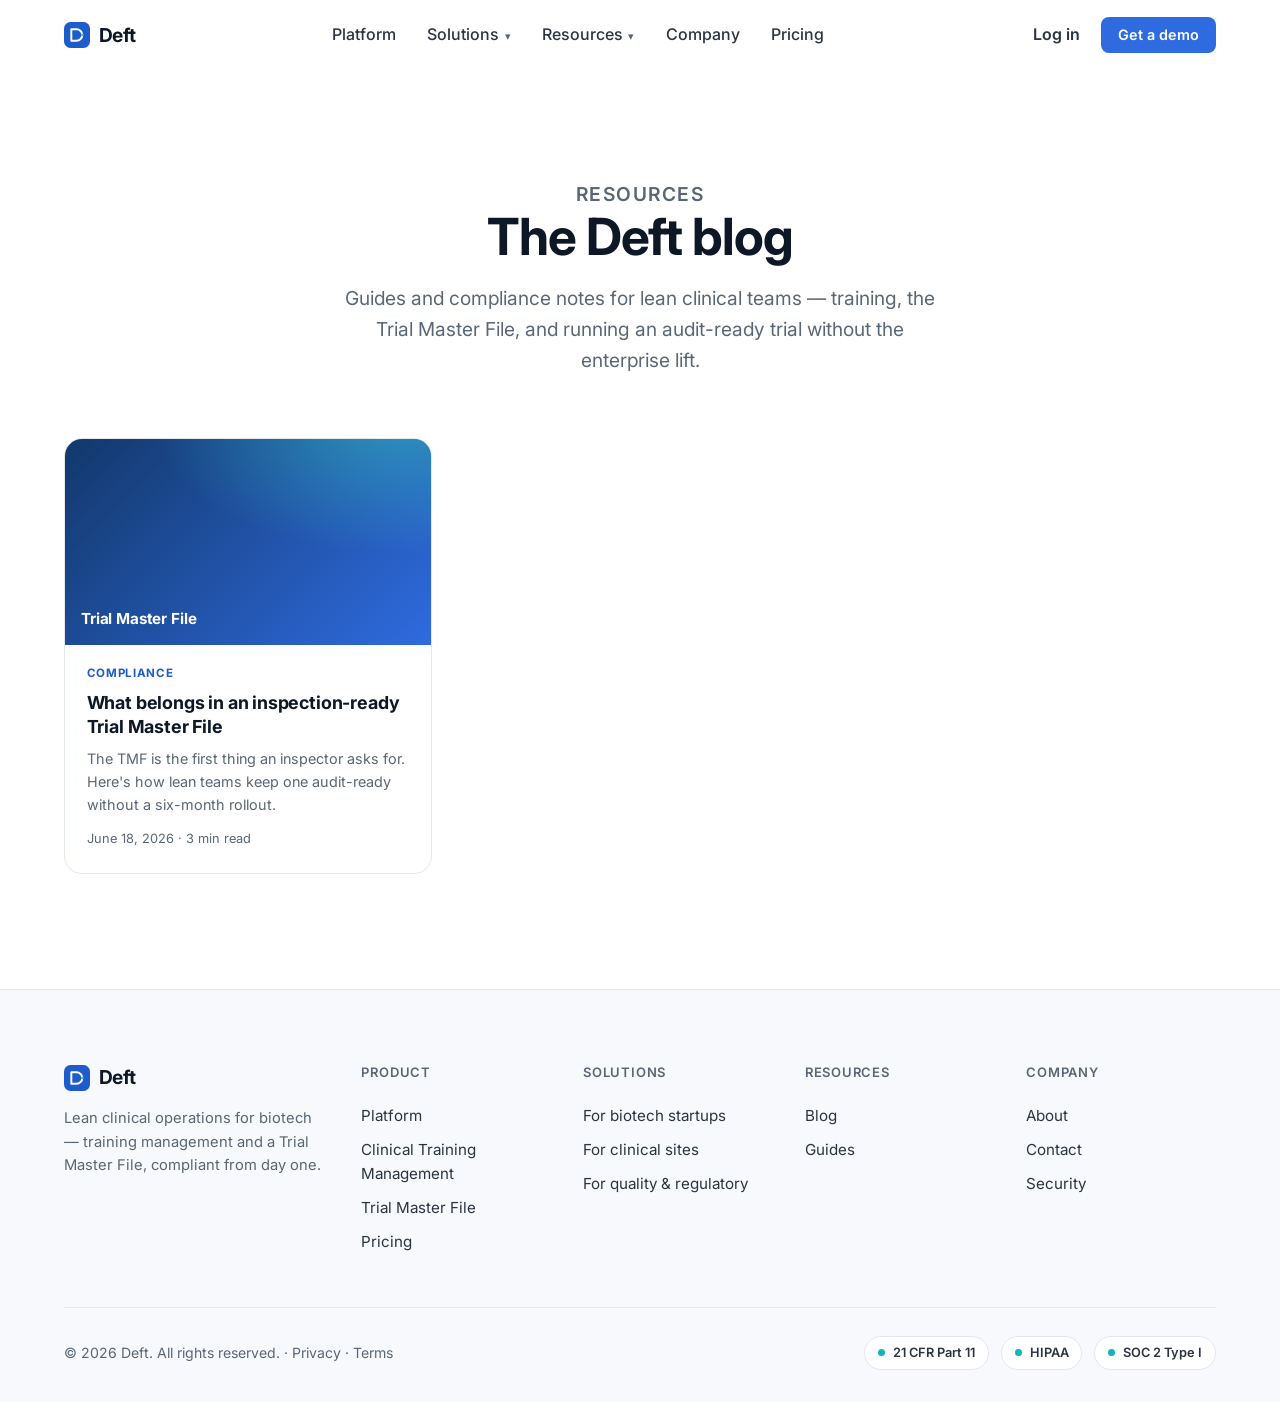
==== blog/index.html @ 9c9967c2 "Add blog: listing + templated article system blog/index.html listing with CSS gradient thumbnails; t" ====
<!DOCTYPE html>
<html lang="en">
<head>
  <meta charset="UTF-8" />
  <meta name="viewport" content="width=device-width, initial-scale=1.0" />

  <title>Blog — Deft</title>
  <meta name="description" content="Guides and compliance notes for lean clinical teams — training, the Trial Master File, and running an audit-ready trial without the enterprise lift." />

  <meta property="og:type" content="website" />
  <meta property="og:title" content="Blog — Deft" />
  <meta property="og:description" content="Guides and compliance notes for lean clinical teams." />
  <meta property="og:image" content="../assets/og-image.png" />

  <link rel="icon" href="../assets/favicon.svg" type="image/svg+xml" />
  <link rel="preconnect" href="https://fonts.googleapis.com" />
  <link rel="preconnect" href="https://fonts.gstatic.com" crossorigin />
  <link href="https://fonts.googleapis.com/css2?family=Inter:wght@400;500;600;700;800&display=swap" rel="stylesheet" media="print" onload="this.media='all'" />
  <noscript><link href="https://fonts.googleapis.com/css2?family=Inter:wght@400;500;600;700;800&display=swap" rel="stylesheet" /></noscript>
  <link rel="stylesheet" href="../assets/css/styles.css" />
</head>
<body>
  <!-- ===================== NAV ===================== -->
  <header class="nav" id="top">
    <div class="container nav__inner">
      <a class="nav__brand" href="../index.html">
        <svg class="nav__logo" viewBox="0 0 32 32" fill="none" aria-hidden="true">
          <rect width="32" height="32" rx="8" fill="#1E5BCB"/>
          <path d="M9 9h6.5a7 7 0 0 1 0 14H9V9Z" stroke="#fff" stroke-width="2.4" stroke-linejoin="round"/>
          <circle cx="22.5" cy="16" r="1.6" fill="#36C5C9"/>
        </svg>
        <span>Deft</span>
      </a>

      <nav class="nav__links" aria-label="Primary">
        <a href="../index.html#platform">Platform</a>
        <div class="nav__item">
          <a href="../index.html#solutions">Solutions</a>
          <div class="nav__menu">
            <a href="../index.html#training">Clinical Training Management<small>Assign, track & e-sign training</small></a>
            <a href="../index.html#tmf">Trial Master File<small>Inspection-ready, day one</small></a>
          </div>
        </div>
        <div class="nav__item">
          <a href="index.html">Resources</a>
          <div class="nav__menu">
            <a href="index.html">Blog<small>Guides & compliance notes</small></a>
          </div>
        </div>
        <a href="../company.html">Company</a>
        <a href="../pricing.html">Pricing</a>
      </nav>

      <div class="nav__right">
        <a href="#" class="nav__login">Log in</a>
        <a href="../index.html#contact" class="btn btn--sm">Get a demo</a>
      </div>

      <button class="nav__toggle" aria-label="Toggle menu" aria-expanded="false">
        <span></span><span></span><span></span>
      </button>
    </div>
  </header>

  <main>
    <!-- ===================== HEADER ===================== -->
    <section class="price-hero">
      <div class="container">
        <p class="eyebrow reveal">Resources</p>
        <h1 class="reveal">The Deft blog</h1>
        <p class="reveal">Guides and compliance notes for lean clinical teams — training, the Trial Master File,
          and running an audit-ready trial without the enterprise lift.</p>
      </div>
    </section>

    <!-- ===================== POST LIST ===================== -->
    <section class="section" style="padding-top: clamp(24px,3vw,40px)">
      <div class="container">
        <div class="post-list reveal">
          <a class="post-card" href="inspection-ready-tmf.html">
            <div class="post-card__thumb"><span>Trial Master File</span></div>
            <div class="post-card__body">
              <span class="post-card__cat">Compliance</span>
              <h2 class="post-card__title">What belongs in an inspection-ready Trial Master File</h2>
              <p class="post-card__excerpt">The TMF is the first thing an inspector asks for. Here's how lean teams keep one audit-ready without a six-month rollout.</p>
              <p class="post-card__meta">June 18, 2026 · 3 min read</p>
            </div>
          </a>
        </div>
      </div>
    </section>
  </main>

  <!-- ===================== FOOTER ===================== -->
  <footer class="footer">
    <div class="container">
      <div class="footer__top">
        <div class="footer__brand">
          <a class="nav__brand" href="../index.html">
            <svg class="nav__logo" viewBox="0 0 32 32" fill="none" aria-hidden="true">
              <rect width="32" height="32" rx="8" fill="#1E5BCB"/>
              <path d="M9 9h6.5a7 7 0 0 1 0 14H9V9Z" stroke="#fff" stroke-width="2.4" stroke-linejoin="round"/>
              <circle cx="22.5" cy="16" r="1.6" fill="#36C5C9"/>
            </svg>
            <span>Deft</span>
          </a>
          <p>Lean clinical operations for biotech — training management and a Trial Master File, compliant from day one.</p>
        </div>
        <div class="footer__col">
          <h4>Product</h4>
          <a href="../index.html#platform">Platform</a>
          <a href="../index.html#training">Clinical Training Management</a>
          <a href="../index.html#tmf">Trial Master File</a>
          <a href="../pricing.html">Pricing</a>
        </div>
        <div class="footer__col">
          <h4>Solutions</h4>
          <a href="../index.html#solutions">For biotech startups</a>
          <a href="../index.html#solutions">For clinical sites</a>
          <a href="../index.html#solutions">For quality &amp; regulatory</a>
        </div>
        <div class="footer__col">
          <h4>Resources</h4>
          <a href="index.html">Blog</a>
          <a href="index.html">Guides</a>
        </div>
        <div class="footer__col">
          <h4>Company</h4>
          <a href="../company.html">About</a>
          <a href="../index.html#contact">Contact</a>
          <a href="../index.html#contact">Security</a>
        </div>
      </div>
      <div class="footer__bottom">
        <span>© <span id="year"></span> Deft. All rights reserved. · <a href="../index.html#contact">Privacy</a> · <a href="../index.html#contact">Terms</a></span>
        <div class="badges">
          <span class="badge">21 CFR Part 11</span>
          <span class="badge">HIPAA</span>
          <span class="badge">SOC 2 Type I</span>
        </div>
      </div>
    </div>
  </footer>

  <script src="../assets/js/main.js" defer></script>
</body>
</html>
---- assets/css/styles.css ----
/* =========================================================
   DEFT — design tokens (see docs/STYLE_GUIDE.md)
   Light-first, white-dominant, one brand blue + one teal signal.
   ========================================================= */
:root {
  /* Primary — deep scientific blue-indigo */
  --primary-900: #0B1F3A;
  --primary-700: #12386B;
  --primary-600: #1E5BCB;
  --primary-500: #2F6BE0;
  --primary-100: #E7EEFB;

  /* Accent — biotech teal "signal" */
  --accent-500: #0FB5BA;
  --accent-400: #36C5C9;
  --accent-100: #E0F6F6;
  --violet-500: #6E56CF;

  /* Neutrals (~90% of the page) */
  --white:      #FFFFFF;
  --bg-subtle:  #F7F9FC;
  --border:     #E3E8EF;
  --text-muted: #5B6675;
  --text-body:  #2B3440;
  --ink:        #0E1726;

  /* Semantic */
  --success: #1F9D55;
  --warning: #C77700;
  --error:   #D33A3A;

  /* Radius */
  --r-sm:   8px;
  --r-md:   12px;
  --r-lg:   18px;
  --r-pill: 999px;

  /* Elevation */
  --shadow-card:  0 1px 2px rgba(16,23,38,.06), 0 4px 12px rgba(16,23,38,.08);
  --shadow-float: 0 12px 40px rgba(16,23,38,.12);

  --maxw: 1200px;
  --font: 'Inter', -apple-system, 'Segoe UI', Roboto, Helvetica, Arial, sans-serif;
}

/* =========================================================
   BASE
   ========================================================= */
*, *::before, *::after { box-sizing: border-box; }
html { scroll-behavior: smooth; }
body {
  margin: 0;
  font-family: var(--font);
  color: var(--text-body);
  background: var(--white);
  line-height: 1.6;
  -webkit-font-smoothing: antialiased;
  text-rendering: optimizeLegibility;
}
h1, h2, h3, h4 { color: var(--ink); margin: 0; letter-spacing: -.02em; }
h1 { line-height: 1.05; }
h2 { line-height: 1.15; letter-spacing: -.015em; }
p  { margin: 0; }
a  { color: inherit; text-decoration: none; }
img, svg { max-width: 100%; display: block; }
:focus-visible { outline: 2px solid var(--primary-500); outline-offset: 2px; border-radius: 4px; }

.container { width: 100%; max-width: var(--maxw); margin-inline: auto; padding-inline: 24px; }

.eyebrow {
  color: var(--primary-600); font-weight: 600; font-size: .8125rem;
  text-transform: uppercase; letter-spacing: .08em; margin: 0 0 .85rem;
}
.tnum { font-variant-numeric: tabular-nums; }

/* =========================================================
   BUTTONS
   ========================================================= */
.btn {
  display: inline-flex; align-items: center; justify-content: center; gap: .5rem;
  background: var(--primary-500); color: #fff; font-weight: 600; font-size: .95rem;
  padding: .75rem 1.5rem; border-radius: var(--r-sm); border: 1px solid transparent;
  cursor: pointer; transition: transform .15s ease, background .15s ease, box-shadow .15s ease;
  white-space: nowrap; line-height: 1.2;
}
.btn:hover { background: var(--primary-600); transform: translateY(-1px); box-shadow: var(--shadow-card); }
.btn:active { transform: translateY(0); }
.btn--lg { padding: .9rem 1.7rem; font-size: 1rem; }
.btn--sm { padding: .55rem 1rem; font-size: .9rem; }
.btn--ghost { background: transparent; color: var(--ink); border-color: var(--border); }
.btn--ghost:hover { background: var(--bg-subtle); border-color: var(--text-muted); }
.btn--onDark { background: #fff; color: var(--primary-700); }
.btn--onDark:hover { background: var(--primary-100); }
.btn--ghostDark { background: transparent; color: #fff; border-color: rgba(255,255,255,.4); }
.btn--ghostDark:hover { background: rgba(255,255,255,.1); border-color: rgba(255,255,255,.7); }

.tlink { color: var(--primary-600); font-weight: 600; display: inline-flex; align-items: center; gap: .35rem; }
.tlink:hover { gap: .55rem; transition: gap .15s ease; }

/* =========================================================
   NAV
   ========================================================= */
.nav {
  position: sticky; top: 0; z-index: 60;
  background: rgba(255,255,255,0);
  border-bottom: 1px solid transparent;
  transition: background .25s ease, border-color .25s ease, box-shadow .25s ease;
}
.nav.is-scrolled {
  background: rgba(255,255,255,.9);
  backdrop-filter: saturate(180%) blur(12px);
  border-bottom-color: var(--border);
  box-shadow: 0 1px 0 rgba(16,23,38,.02);
}
.nav__inner { display: flex; align-items: center; justify-content: space-between; height: 70px; gap: 1.5rem; }
.nav__brand { display: flex; align-items: center; gap: .55rem; font-weight: 700; color: var(--ink); font-size: 1.2rem; letter-spacing: -.02em; }
.nav__logo { width: 26px; height: 26px; }
.nav__links { display: flex; align-items: center; gap: .35rem; font-weight: 500; }
.nav__links > a, .nav__item > a { color: var(--text-body); padding: .5rem .8rem; border-radius: var(--r-sm); }
.nav__links > a:hover, .nav__item > a:hover { color: var(--ink); background: var(--bg-subtle); }
.nav__right { display: flex; align-items: center; gap: .5rem; }
.nav__login { font-weight: 600; color: var(--text-body); padding: .5rem .8rem; }
.nav__login:hover { color: var(--ink); }

/* dropdown */
.nav__item { position: relative; }
.nav__item > a::after { content: "▾"; font-size: .7em; margin-left: .35rem; color: var(--text-muted); }
.nav__menu {
  position: absolute; top: calc(100% + 6px); left: 0; min-width: 240px;
  background: #fff; border: 1px solid var(--border); border-radius: var(--r-md);
  box-shadow: var(--shadow-float); padding: .5rem; display: grid; gap: 2px;
  opacity: 0; visibility: hidden; transform: translateY(6px); transition: .18s ease;
}
.nav__item:hover .nav__menu, .nav__item:focus-within .nav__menu { opacity: 1; visibility: visible; transform: translateY(0); }
.nav__menu a { display: block; padding: .6rem .75rem; border-radius: var(--r-sm); font-weight: 500; color: var(--text-body); }
.nav__menu a:hover { background: var(--bg-subtle); color: var(--primary-600); }
.nav__menu small { display: block; color: var(--text-muted); font-weight: 400; font-size: .8rem; }

.nav__toggle { display: none; flex-direction: column; gap: 5px; background: none; border: 0; cursor: pointer; padding: 8px; }
.nav__toggle span { width: 22px; height: 2px; background: var(--ink); border-radius: 2px; transition: .25s; }

/* =========================================================
   HERO
   ========================================================= */
.hero {
  position: relative; overflow: hidden;
  padding: clamp(56px, 9vw, 112px) 0 clamp(64px, 10vw, 120px);
  background:
    radial-gradient(60% 70% at 88% -10%, var(--accent-100) 0%, transparent 60%),
    radial-gradient(55% 65% at -5% 0%, var(--primary-100) 0%, transparent 55%);
}
.hero__inner { display: grid; grid-template-columns: 1.05fr .95fr; gap: clamp(2rem, 5vw, 4.5rem); align-items: center; }
.hero__title { font-size: clamp(2.3rem, 5vw, 3.85rem); font-weight: 700; }
.hero__sub { font-size: clamp(1.1rem, 1.6vw, 1.25rem); color: var(--text-muted); margin: 1.4rem 0 2.25rem; max-width: 540px; }
.hero__cta { display: flex; flex-wrap: wrap; gap: .85rem; }
.hero__note { margin-top: 1.25rem; font-size: .9rem; color: var(--text-muted); }

/* =========================================================
   PRODUCT MOCKUP — polished in-page product "screenshots"
   Faux Deft UI rendered in pure CSS, locked to the design system.
   ========================================================= */
.mockup {
  background: #fff; border: 1px solid var(--border); border-radius: var(--r-lg);
  box-shadow: var(--shadow-float); overflow: hidden;
  font-size: .875rem; -webkit-font-smoothing: antialiased;
}
/* window chrome */
.mockup__bar { display: flex; align-items: center; gap: 7px; padding: 11px 14px; border-bottom: 1px solid var(--border); background: linear-gradient(180deg, var(--bg-subtle), #fff); }
.mockup__bar i { width: 10px; height: 10px; border-radius: 50%; display: block; }
.mockup__bar i:nth-child(1) { background: #F2A7A2; }
.mockup__bar i:nth-child(2) { background: #F4D08A; }
.mockup__bar i:nth-child(3) { background: #A8D8A0; }
.mockup__bar span { margin-left: 8px; font-size: .76rem; color: var(--text-muted); font-weight: 600; }
.mockup__body { padding: 16px; }

/* in-app toolbar (title + chips) */
.ui-head { display: flex; align-items: center; gap: .55rem; margin-bottom: 14px; }
.ui-head h5 { font-size: .92rem; color: var(--ink); margin: 0; font-weight: 700; letter-spacing: -.01em; }
.ui-chip { font-size: .68rem; font-weight: 600; padding: 3px 9px; border-radius: var(--r-pill); background: var(--primary-100); color: var(--primary-600); white-space: nowrap; }
.ui-chip--soft { background: var(--bg-subtle); color: var(--text-muted); }
.ui-chip--ok { background: rgba(31,157,85,.12); color: var(--success); }
.ui-head .ui-spacer { margin-left: auto; }

/* training-matrix table */
.ui-table { display: grid; }
.ui-row { display: grid; grid-template-columns: 1.7fr 1.2fr .85fr .95fr; gap: 10px; align-items: center; padding: 10px 10px; }
.ui-row--head { color: var(--text-muted); font-size: .67rem; text-transform: uppercase; letter-spacing: .07em; font-weight: 700; padding-block: 5px; }
.ui-row--data { border-top: 1px solid var(--border); }
.ui-cell-name { display: flex; align-items: center; gap: 9px; min-width: 0; }
.ui-cell-name b { font-weight: 600; color: var(--ink); font-size: .82rem; line-height: 1.25; display: block; }
.ui-cell-name small { color: var(--text-muted); font-size: .71rem; display: block; }
.ui-ava { width: 28px; height: 28px; border-radius: 50%; display: grid; place-items: center; font-size: .69rem; font-weight: 700; flex: none; }
.ui-ava--b { background: var(--primary-100); color: var(--primary-600); }
.ui-ava--t { background: var(--accent-100); color: #0A8E92; }
.ui-ava--v { background: #ECE8FB; color: var(--violet-500); }
.ui-ava--g { background: #EAEFF5; color: var(--text-muted); }
.ui-cell { font-size: .8rem; color: var(--text-body); }
.ui-due { font-size: .78rem; color: var(--text-muted); font-variant-numeric: tabular-nums; }
.ui-due.is-late { color: var(--error); font-weight: 600; }
.pill { display: inline-flex; align-items: center; gap: 5px; font-size: .71rem; font-weight: 600; padding: 3px 9px; border-radius: var(--r-pill); white-space: nowrap; }
.pill::before { content: ""; width: 6px; height: 6px; border-radius: 50%; background: currentColor; }
.pill--done { background: rgba(31,157,85,.12); color: var(--success); }
.pill--pend { background: var(--primary-100); color: var(--primary-600); }
.pill--late { background: rgba(211,58,58,.10); color: var(--error); }

/* e-signature dialog */
.ui-sign { max-width: 340px; margin: 2px auto; }
.ui-sign__head { display: flex; align-items: center; gap: .65rem; margin-bottom: 16px; }
.ui-lock { width: 36px; height: 36px; border-radius: var(--r-sm); background: var(--primary-100); color: var(--primary-600); display: grid; place-items: center; flex: none; }
.ui-lock svg { width: 19px; height: 19px; }
.ui-sign__head h5 { font-size: .95rem; margin: 0; color: var(--ink); }
.ui-sign__head small { font-size: .73rem; color: var(--text-muted); }
.ui-field { margin-bottom: 12px; }
.ui-field > label { display: block; font-size: .67rem; text-transform: uppercase; letter-spacing: .05em; color: var(--text-muted); font-weight: 700; margin-bottom: 6px; }
.ui-select { display: flex; align-items: center; justify-content: space-between; border: 1px solid var(--border); border-radius: var(--r-sm); padding: 9px 11px; font-size: .8rem; color: var(--ink); background: #fff; }
.ui-select::after { content: "▾"; color: var(--text-muted); font-size: .8em; }
.ui-pin { display: flex; gap: 8px; }
.ui-pin i { flex: 1; height: 42px; border-radius: var(--r-sm); border: 1px solid var(--border); background: var(--bg-subtle); display: grid; place-items: center; font-weight: 800; color: var(--ink); font-size: 1.2rem; line-height: 1; }
.ui-pin i.filled { border-color: var(--primary-500); background: #fff; color: var(--primary-600); box-shadow: 0 0 0 3px var(--primary-100); }
.ui-signed { display: flex; align-items: center; gap: 9px; margin-top: 14px; padding: 9px 11px; background: var(--bg-subtle); border-radius: var(--r-sm); }
.ui-signed .ui-ava { width: 26px; height: 26px; }
.ui-signed b { font-size: .78rem; color: var(--ink); font-weight: 600; line-height: 1.25; display: block; }
.ui-signed small { font-size: .7rem; color: var(--text-muted); font-variant-numeric: tabular-nums; }
.ui-stamp { display: flex; align-items: center; justify-content: center; gap: 6px; margin-top: 13px; font-size: .71rem; color: var(--success); font-weight: 600; }
.ui-stamp::before { content: ""; width: 7px; height: 7px; border-radius: 50%; background: var(--success); }

/* TMF / SOP document tree */
.ui-tree { font-size: .8rem; }
.ui-tree__row { display: flex; align-items: center; gap: 9px; padding: 8px 10px; border-radius: var(--r-sm); color: var(--text-body); }
.ui-tree__row + .ui-tree__row { margin-top: 1px; }
.ui-tree__row.sel { background: var(--primary-100); color: var(--primary-700); font-weight: 600; }
.ui-tree__row.lvl1 { margin-left: 22px; }
.ui-tree__row.lvl2 { margin-left: 44px; }
.ui-tree__row .ico { width: 16px; height: 16px; flex: none; color: var(--text-muted); }
.ui-tree__row.sel .ico { color: var(--primary-600); }
.ui-ver { margin-left: auto; font-size: .67rem; color: var(--text-muted); font-weight: 600; background: var(--bg-subtle); padding: 2px 8px; border-radius: var(--r-pill); white-space: nowrap; }
.ui-ver--ok { color: var(--success); background: rgba(31,157,85,.10); }
.ui-ver--warn { color: var(--warning); background: rgba(199,119,0,.10); }

/* SOP lifecycle stepper */
.ui-steps { display: flex; align-items: flex-start; margin: 8px 2px 18px; }
.ui-step { display: flex; flex-direction: column; align-items: center; gap: 7px; flex: 1; position: relative; font-size: .67rem; color: var(--text-muted); text-align: center; }
.ui-step .dot { width: 24px; height: 24px; border-radius: 50%; background: #fff; border: 2px solid var(--border); display: grid; place-items: center; font-size: .72rem; font-weight: 700; color: var(--text-muted); position: relative; z-index: 1; }
.ui-step.done .dot { background: var(--success); border-color: var(--success); color: #fff; }
.ui-step.cur .dot { background: var(--primary-500); border-color: var(--primary-500); color: #fff; box-shadow: 0 0 0 4px var(--primary-100); }
.ui-step.cur { color: var(--primary-700); font-weight: 700; }
.ui-step:not(:last-child)::after { content: ""; position: absolute; top: 11px; left: 50%; width: 100%; height: 2px; background: var(--border); }
.ui-step.done::after { background: var(--success); }
.ui-meta { display: grid; gap: 8px; }
.ui-meta__row { display: flex; align-items: center; gap: 8px; font-size: .78rem; color: var(--text-muted); }
.ui-meta__row b { color: var(--ink); font-weight: 600; }
.ui-meta__row .ui-spacer { margin-left: auto; }

/* compliance dashboard: tiles + donut + per-site bars */
.ui-tiles { display: grid; grid-template-columns: repeat(3, 1fr); gap: 8px; margin-bottom: 14px; }
.ui-tile { background: var(--bg-subtle); border-radius: var(--r-sm); padding: 11px 12px; }
.ui-tile b { display: block; font-size: 1.25rem; color: var(--ink); font-weight: 700; line-height: 1; letter-spacing: -.02em; font-variant-numeric: tabular-nums; }
.ui-tile span { font-size: .68rem; color: var(--text-muted); }
.ui-dash { display: grid; grid-template-columns: auto 1fr; gap: 18px; align-items: center; }
.ui-donut {
  width: 96px; height: 96px; border-radius: 50%;
  background: conic-gradient(var(--success) 0 72%, var(--primary-500) 72% 88%, var(--error) 88% 100%);
  display: grid; place-items: center; position: relative; flex: none;
}
.ui-donut::after { content: "72%"; position: absolute; width: 64px; height: 64px; background: #fff; border-radius: 50%; display: grid; place-items: center; font-weight: 700; color: var(--ink); font-size: .98rem; }
.ui-legend { display: grid; gap: 9px; font-size: .8rem; }
.ui-legend span { display: flex; align-items: center; gap: 8px; color: var(--text-body); }
.ui-legend i { width: 10px; height: 10px; border-radius: 3px; display: block; flex: none; }
.ui-bars { display: grid; gap: 10px; margin-top: 4px; }
.ui-bar { display: grid; grid-template-columns: 62px 1fr 34px; align-items: center; gap: 10px; font-size: .72rem; color: var(--text-muted); }
.ui-bar .track { height: 7px; background: var(--bg-subtle); border-radius: var(--r-pill); overflow: hidden; }
.ui-bar .fill { height: 100%; border-radius: var(--r-pill); background: var(--success); }
.ui-bar .fill.is-mid { background: var(--primary-500); }
.ui-bar .fill.is-low { background: var(--warning); }
.ui-bar b { color: var(--ink); font-weight: 600; text-align: right; font-variant-numeric: tabular-nums; }

/* =========================================================
   SECTIONS
   ========================================================= */
.section { padding: clamp(60px, 9vw, 118px) 0; }
.section--alt { background: var(--bg-subtle); }
.section__head { max-width: 720px; margin: 0 auto clamp(40px, 5vw, 64px); text-align: center; }
.section__head .eyebrow { margin-inline: auto; }
.section__title { font-size: clamp(1.8rem, 3.4vw, 2.5rem); font-weight: 600; }
.section__lead { margin-top: 1rem; font-size: 1.15rem; color: var(--text-muted); }

/* =========================================================
   STAT STRIP
   ========================================================= */
.stats { display: grid; grid-template-columns: repeat(4, 1fr); gap: 1.5rem; text-align: center; }
.stat__num { font-size: clamp(2.2rem, 4vw, 3rem); font-weight: 700; color: var(--primary-600); letter-spacing: -.03em; line-height: 1; }
.stat__num.is-accent { color: var(--accent-500); }
.stat__label { margin-top: .6rem; color: var(--text-muted); font-size: .95rem; }

/* =========================================================
   PROBLEM → OUTCOME (compare)
   ========================================================= */
.compare { display: grid; grid-template-columns: 1fr 1fr; gap: 1.5rem; max-width: 980px; margin: 0 auto; }
.compare__col { border: 1px solid var(--border); border-radius: var(--r-lg); padding: 2rem; background: #fff; }
.compare__col--old { background: var(--bg-subtle); }
.compare__col--new { border-color: var(--primary-500); box-shadow: var(--shadow-card); }
.compare__tag { font-size: .8125rem; font-weight: 600; text-transform: uppercase; letter-spacing: .06em; margin-bottom: 1.25rem; }
.compare__col--old .compare__tag { color: var(--text-muted); }
.compare__col--new .compare__tag { color: var(--primary-600); }
.compare__list { list-style: none; padding: 0; margin: 0; display: grid; gap: 1rem; }
.compare__list li { position: relative; padding-left: 2rem; color: var(--text-body); }
.compare__col--old li::before { content: "✕"; position: absolute; left: 0; top: 0; color: var(--text-muted); font-weight: 700; }
.compare__col--new li::before { content: "✓"; position: absolute; left: 0; top: 0; color: var(--success); font-weight: 700; }

/* =========================================================
   CARDS (value pillars)
   ========================================================= */
.cards { display: grid; grid-template-columns: repeat(3, 1fr); gap: 1.5rem; }
.card {
  background: #fff; border: 1px solid var(--border); border-radius: var(--r-md);
  padding: 2rem 1.85rem; transition: transform .2s ease, box-shadow .2s ease;
}
.card:hover { transform: translateY(-4px); box-shadow: var(--shadow-card); }
.card__icon {
  display: grid; place-items: center; width: 46px; height: 46px; margin-bottom: 1.2rem;
  background: var(--primary-100); color: var(--primary-600); border-radius: var(--r-sm);
}
.card__icon svg { width: 24px; height: 24px; }
.card h3 { font-size: 1.25rem; margin-bottom: .6rem; }
.card p { color: var(--text-muted); }

/* =========================================================
   PRODUCT EXPLORER (tabs)
   ========================================================= */
.tabs { display: flex; flex-wrap: wrap; justify-content: center; gap: .5rem; margin-bottom: 2.5rem; }
.tab {
  font: inherit; font-weight: 600; font-size: .92rem; color: var(--text-muted);
  background: transparent; border: 1px solid var(--border); border-radius: var(--r-pill);
  padding: .55rem 1.1rem; cursor: pointer; transition: .15s ease;
}
.tab:hover { color: var(--ink); border-color: var(--text-muted); }
.tab.is-active { background: var(--primary-500); color: #fff; border-color: var(--primary-500); }
.explorer__stage { display: grid; grid-template-columns: 1fr 1.15fr; gap: clamp(2rem, 5vw, 4rem); align-items: center; }
.panel { display: none; }
.panel.is-active { display: block; animation: fade-up .35s ease; }
.panel__copy h3 { font-size: 1.6rem; margin-bottom: .85rem; }
.panel__copy p { color: var(--text-muted); font-size: 1.05rem; }

/* =========================================================
   DEEP-DIVE FEATURES (alternating)
   ========================================================= */
.feature { display: grid; grid-template-columns: 1fr 1fr; gap: clamp(2rem, 5vw, 4.5rem); align-items: center; }
.feature + .feature { margin-top: clamp(56px, 8vw, 104px); }
.feature--rev .feature__media { order: -1; }
.feature__body h3 { font-size: clamp(1.5rem, 2.6vw, 2rem); margin-bottom: 1rem; font-weight: 600; }
.feature__body > p { color: var(--text-muted); font-size: 1.08rem; }
.feature__list { list-style: none; padding: 0; margin: 1.5rem 0 1.75rem; display: grid; gap: .8rem; }
.feature__list li { position: relative; padding-left: 1.9rem; color: var(--text-body); }
.feature__list li::before {
  content: "✓"; position: absolute; left: 0; top: 0; width: 1.25rem; height: 1.25rem;
  color: var(--accent-500); font-weight: 700;
}

/* =========================================================
   COMPLIANCE BAND
   ========================================================= */
.band {
  background: var(--primary-900); color: #fff; border-radius: var(--r-lg);
  padding: clamp(2.5rem, 5vw, 3.5rem); text-align: center;
}
.band h2 { color: #fff; font-size: clamp(1.6rem, 3vw, 2.2rem); font-weight: 600; }
.band p { color: rgba(255,255,255,.78); max-width: 620px; margin: 1rem auto 1.75rem; font-size: 1.08rem; }
.badges { display: flex; flex-wrap: wrap; justify-content: center; gap: .75rem; }
.badge {
  display: inline-flex; align-items: center; gap: .5rem; font-weight: 600; font-size: .9rem;
  background: rgba(255,255,255,.08); color: #fff; border: 1px solid rgba(255,255,255,.18);
  padding: .55rem 1.1rem; border-radius: var(--r-pill);
}
.badge::before { content: ""; width: 7px; height: 7px; border-radius: 50%; background: var(--accent-400); }
.band__link { display: inline-block; margin-top: 1.75rem; color: #fff; font-weight: 600; border-bottom: 1px solid rgba(255,255,255,.4); padding-bottom: 2px; }
.band__link:hover { border-color: #fff; }

/* =========================================================
   FINAL CTA BAND
   ========================================================= */
.cta {
  background: linear-gradient(120deg, var(--primary-700), var(--primary-900));
  border-radius: var(--r-lg); padding: clamp(3rem, 6vw, 4.5rem); text-align: center; color: #fff;
}
.cta h2 { color: #fff; font-size: clamp(1.8rem, 3.4vw, 2.6rem); font-weight: 600; max-width: 640px; margin: 0 auto; }
.cta p { color: rgba(255,255,255,.82); margin: 1rem auto 2rem; max-width: 540px; font-size: 1.1rem; }
.cta__btns { display: flex; flex-wrap: wrap; gap: .85rem; justify-content: center; }

/* =========================================================
   CONTACT FORM
   ========================================================= */
.contact { max-width: 680px; }
.form { display: grid; gap: 1.25rem; }
.form__row { display: grid; grid-template-columns: 1fr 1fr; gap: 1.25rem; }
.field { display: grid; gap: .4rem; }
.field label { font-weight: 600; font-size: .9rem; color: var(--ink); }
.field__opt { color: var(--text-muted); font-weight: 400; }
.field input, .field textarea, .field select {
  font: inherit; color: var(--ink); background: #fff;
  padding: .75rem .9rem; border: 1px solid var(--border); border-radius: var(--r-sm);
  transition: border-color .15s ease, box-shadow .15s ease; width: 100%; resize: vertical;
}
.field input:focus, .field textarea:focus, .field select:focus {
  outline: none; border-color: var(--primary-500); box-shadow: 0 0 0 3px var(--primary-100);
}
.field input[aria-invalid="true"], .field textarea[aria-invalid="true"] { border-color: var(--error); }
.field__error { color: var(--error); font-size: .82rem; min-height: 1em; }

.form__submit { position: relative; justify-self: start; min-width: 160px; }
.form__spinner {
  width: 16px; height: 16px; border: 2px solid rgba(255,255,255,.4); border-top-color: #fff;
  border-radius: 50%; animation: spin .7s linear infinite; display: none;
}
.form.is-sending .form__spinner { display: inline-block; }
.form.is-sending .form__submit { pointer-events: none; opacity: .8; }
@keyframes spin { to { transform: rotate(360deg); } }
.form__status { font-size: .95rem; min-height: 1.4em; margin-top: .25rem; }
.form__status.is-ok { color: var(--success); }
.form__status.is-err { color: var(--error); }

/* =========================================================
   FOOTER
   ========================================================= */
.footer { background: var(--bg-subtle); border-top: 1px solid var(--border); padding: clamp(3rem, 6vw, 4.5rem) 0 2rem; }
.footer__top { display: grid; grid-template-columns: 1.4fr repeat(4, 1fr); gap: 2rem; }
.footer__brand { max-width: 260px; }
.footer__brand .nav__brand { margin-bottom: .9rem; }
.footer__brand p { color: var(--text-muted); font-size: .92rem; }
.footer__col h4 { font-size: .8125rem; text-transform: uppercase; letter-spacing: .06em; color: var(--text-muted); margin-bottom: 1rem; font-weight: 600; }
.footer__col a { display: block; color: var(--text-body); padding: .3rem 0; font-size: .95rem; }
.footer__col a:hover { color: var(--primary-600); }
.footer__bottom {
  display: flex; flex-wrap: wrap; align-items: center; justify-content: space-between; gap: 1rem;
  margin-top: 3rem; padding-top: 1.75rem; border-top: 1px solid var(--border);
  color: var(--text-muted); font-size: .88rem;
}
.footer__bottom .badges { justify-content: flex-end; }
.footer__bottom .badge { background: #fff; color: var(--text-body); border-color: var(--border); font-size: .8rem; padding: .35rem .8rem; }
.footer__bottom .badge::before { background: var(--accent-500); }

/* =========================================================
   REVEAL MOTION
   ========================================================= */
.reveal { opacity: 0; transform: translateY(20px); transition: opacity .5s ease, transform .5s ease; }
.reveal.is-visible { opacity: 1; transform: none; }
@keyframes fade-up { from { opacity: 0; transform: translateY(16px); } to { opacity: 1; transform: none; } }

/* =========================================================
   RESPONSIVE
   ========================================================= */
@media (max-width: 1024px) {
  .hero__inner { grid-template-columns: 1fr; }
  .hero__sub { max-width: none; }
  .explorer__stage { grid-template-columns: 1fr; }
  .feature, .feature--rev { grid-template-columns: 1fr; }
  .feature--rev .feature__media { order: 0; }
}
@media (max-width: 860px) {
  .cards { grid-template-columns: 1fr; }
  .stats { grid-template-columns: repeat(2, 1fr); gap: 2.5rem 1.5rem; }
  .compare { grid-template-columns: 1fr; }
  .footer__top { grid-template-columns: 1fr 1fr; }
  .footer__brand { grid-column: 1 / -1; }
}
@media (max-width: 720px) {
  .nav__links, .nav__login { display: none; }
  .nav__toggle { display: flex; }
  .nav.is-open .nav__links {
    display: flex; position: absolute; top: 70px; left: 0; right: 0;
    flex-direction: column; align-items: stretch; gap: 0;
    background: #fff; border-bottom: 1px solid var(--border); padding: .75rem 24px 1.25rem;
  }
  .nav.is-open .nav__menu { position: static; opacity: 1; visibility: visible; transform: none; box-shadow: none; border: 0; padding: 0 0 .5rem 1rem; }
  .nav.is-open .nav__item > a::after { display: none; }
  .form__row { grid-template-columns: 1fr; }
  .footer__top { grid-template-columns: 1fr 1fr; }
}
@media (max-width: 520px) {
  .stats { grid-template-columns: 1fr; }
  .footer__top { grid-template-columns: 1fr; }
}

@media (prefers-reduced-motion: reduce) {
  * { animation: none !important; transition: none !important; scroll-behavior: auto !important; }
  .reveal { opacity: 1; transform: none; }
}

/* =========================================================
   PRICING PAGE
   ========================================================= */
.price-hero { padding: clamp(48px, 7vw, 88px) 0 clamp(8px, 3vw, 24px); text-align: center; }
.price-hero .eyebrow { margin-inline: auto; }
.price-hero h1 { font-size: clamp(2.1rem, 4.4vw, 3.2rem); font-weight: 700; max-width: 14ch; margin: 0 auto; }
.price-hero p { font-size: clamp(1.05rem, 1.6vw, 1.2rem); color: var(--text-muted); max-width: 620px; margin: 1.25rem auto 0; }
.price-hero__note { margin-top: 1.1rem; font-size: .9rem; color: var(--text-muted); }

/* unlimited-people band */
.unlim { display: grid; grid-template-columns: repeat(3, 1fr); gap: 1rem; max-width: 820px; margin: 0 auto; }
.unlim__item { background: #fff; border: 1px solid var(--border); border-radius: var(--r-md); padding: 1.25rem 1rem; text-align: center; }
.unlim__item b { display: block; color: var(--primary-600); font-size: .95rem; font-weight: 700; }
.unlim__item span { font-size: .82rem; color: var(--text-muted); }
.unlim__item .lbl { display: block; margin-top: .35rem; color: var(--ink); font-weight: 600; font-size: .9rem; }

/* tier cards */
.ptiers { display: grid; grid-template-columns: repeat(4, 1fr); gap: 1.25rem; align-items: stretch; }
.tier { position: relative; display: flex; flex-direction: column; background: #fff; border: 1px solid var(--border); border-radius: var(--r-lg); padding: 1.75rem 1.5rem; }
.tier--featured { border-color: var(--primary-500); box-shadow: var(--shadow-float); }
.tier__badge { position: absolute; top: -12px; left: 50%; transform: translateX(-50%); background: var(--primary-500); color: #fff; font-size: .72rem; font-weight: 700; letter-spacing: .04em; text-transform: uppercase; padding: 4px 12px; border-radius: var(--r-pill); white-space: nowrap; }
.tier__name { font-size: 1.15rem; font-weight: 700; color: var(--ink); }
.tier__cap { margin-top: .25rem; font-size: .85rem; color: var(--text-muted); }
.tier__price { margin: 1.1rem 0 .15rem; font-size: 2.1rem; font-weight: 700; color: var(--ink); letter-spacing: -.02em; line-height: 1; font-variant-numeric: tabular-nums; }
.tier__price span { font-size: .95rem; font-weight: 500; color: var(--text-muted); letter-spacing: 0; }
.tier__unit { font-size: .82rem; color: var(--accent-500); font-weight: 600; min-height: 1.2em; }
.tier .btn { width: 100%; margin: 1.25rem 0 1.35rem; }
.tier__list { list-style: none; padding: 0; margin: 0; display: grid; gap: .7rem; }
.tier__list li { position: relative; padding-left: 1.7rem; font-size: .9rem; color: var(--text-body); }
.tier__list li::before { content: "✓"; position: absolute; left: 0; top: -1px; color: var(--success); font-weight: 700; }
.tier__list li.muted { color: var(--text-muted); }
.tier__list li.muted::before { content: "—"; color: var(--text-muted); }

/* site-study definition callout */
.unit-def { display: grid; grid-template-columns: 1.1fr 1fr; gap: clamp(1.5rem, 4vw, 3rem); align-items: center; background: var(--primary-900); color: #fff; border-radius: var(--r-lg); padding: clamp(2rem, 4vw, 3rem); }
.unit-def h2 { color: #fff; font-size: clamp(1.5rem, 2.6vw, 2rem); font-weight: 600; }
.unit-def p { color: rgba(255,255,255,.8); margin-top: .9rem; font-size: 1.02rem; }
.unit-def__eq { display: flex; align-items: center; justify-content: center; gap: .85rem; flex-wrap: wrap; background: rgba(255,255,255,.06); border: 1px solid rgba(255,255,255,.14); border-radius: var(--r-md); padding: 1.5rem; }
.unit-def__chip { background: rgba(255,255,255,.1); border-radius: var(--r-sm); padding: .65rem 1rem; font-weight: 600; font-size: .92rem; text-align: center; }
.unit-def__op { font-size: 1.4rem; font-weight: 700; color: var(--accent-400); }
.unit-def__chip.is-unit { background: var(--accent-500); color: var(--primary-900); }

/* expansion cards */
.expand { display: grid; grid-template-columns: 1fr 1fr; gap: 1.25rem; max-width: 860px; margin: 0 auto; }
.xcard { background: #fff; border: 1px solid var(--border); border-radius: var(--r-lg); padding: 1.75rem; }
.xcard h4 { font-size: 1.05rem; color: var(--ink); }
.xcard .xprice { margin: .65rem 0 .1rem; font-size: 1.7rem; font-weight: 700; color: var(--primary-600); letter-spacing: -.02em; font-variant-numeric: tabular-nums; }
.xcard .xprice span { font-size: .85rem; font-weight: 500; color: var(--text-muted); }
.xcard p { font-size: .9rem; color: var(--text-muted); margin-top: .5rem; }

/* billing-model points */
.bill { display: grid; grid-template-columns: repeat(3, 1fr); gap: 1.25rem; }
.bill__pt { background: #fff; border: 1px solid var(--border); border-radius: var(--r-md); padding: 1.5rem; }
.bill__pt .ico { width: 38px; height: 38px; border-radius: var(--r-sm); background: var(--accent-100); color: var(--accent-500); display: grid; place-items: center; margin-bottom: .9rem; }
.bill__pt .ico svg { width: 20px; height: 20px; }
.bill__pt h4 { font-size: 1rem; color: var(--ink); }
.bill__pt p { font-size: .88rem; color: var(--text-muted); margin-top: .45rem; }

/* worked examples */
.examples { display: grid; gap: .75rem; max-width: 860px; margin: 0 auto; }
.exrow { display: grid; grid-template-columns: 1fr auto auto; gap: 1rem; align-items: center; background: #fff; border: 1px solid var(--border); border-radius: var(--r-md); padding: 1rem 1.25rem; }
.exrow__calc { color: var(--text-body); font-size: .92rem; }
.exrow__calc b { color: var(--ink); }
.exrow__units { font-size: .82rem; color: var(--text-muted); font-variant-numeric: tabular-nums; white-space: nowrap; }
.exrow__tier { font-weight: 700; font-size: .82rem; color: var(--primary-600); background: var(--primary-100); padding: .35rem .8rem; border-radius: var(--r-pill); white-space: nowrap; }

/* comparison table */
.ptable-wrap { overflow-x: auto; }
.ptable { width: 100%; border-collapse: collapse; min-width: 720px; }
.ptable th, .ptable td { text-align: left; padding: .85rem 1rem; border-bottom: 1px solid var(--border); font-size: .9rem; }
.ptable thead th { font-size: .8rem; color: var(--ink); font-weight: 700; }
.ptable thead th:first-child { color: var(--text-muted); font-weight: 600; text-transform: uppercase; letter-spacing: .05em; font-size: .72rem; }
.ptable tbody th { font-weight: 600; color: var(--text-body); }
.ptable td { color: var(--text-body); }
.ptable td.is-feat { background: var(--primary-100); color: var(--primary-700); font-weight: 600; }
.ptable th.is-feat { color: var(--primary-700); }

/* pricing FAQ */
.faq { max-width: 800px; margin: 0 auto; display: grid; gap: 1rem; }
.faq__item { background: #fff; border: 1px solid var(--border); border-radius: var(--r-md); padding: 1.35rem 1.5rem; }
.faq__item h4 { font-size: 1rem; color: var(--ink); margin-bottom: .5rem; }
.faq__item p { font-size: .92rem; color: var(--text-muted); }

@media (max-width: 1024px) {
  .ptiers { grid-template-columns: repeat(2, 1fr); }
  .unit-def { grid-template-columns: 1fr; }
}
@media (max-width: 760px) {
  .unlim, .bill { grid-template-columns: 1fr; }
  .expand { grid-template-columns: 1fr; }
  .exrow { grid-template-columns: 1fr; gap: .5rem; }
}
@media (max-width: 560px) {
  .ptiers { grid-template-columns: 1fr; }
}

/* =========================================================
   COMPANY / ABOUT
   ========================================================= */
.prose { max-width: 720px; margin: 0 auto; }
.prose p { color: var(--text-body); font-size: 1.08rem; line-height: 1.7; }
.prose p + p { margin-top: 1.1rem; }
.prose strong { color: var(--ink); font-weight: 600; }

/* =========================================================
   BLOG — listing + article
   ========================================================= */
/* listing */
.post-list { display: grid; grid-template-columns: repeat(3, 1fr); gap: 1.5rem; }
.post-card { display: flex; flex-direction: column; background: #fff; border: 1px solid var(--border); border-radius: var(--r-lg); overflow: hidden; transition: transform .2s ease, box-shadow .2s ease; }
.post-card:hover { transform: translateY(-4px); box-shadow: var(--shadow-card); }
.post-card__thumb { aspect-ratio: 16 / 9; position: relative; overflow: hidden; background: linear-gradient(135deg, var(--primary-700), var(--primary-500)); }
.post-card__thumb::after { content: ""; position: absolute; inset: 0; background: radial-gradient(120% 120% at 90% -10%, rgba(54,197,201,.55), transparent 55%); }
.post-card__thumb--b { background: linear-gradient(135deg, #0E7C80, var(--accent-500)); }
.post-card__thumb--b::after { background: radial-gradient(120% 120% at 90% -10%, rgba(47,107,224,.45), transparent 55%); }
.post-card__thumb--c { background: linear-gradient(135deg, var(--primary-900), #2A3F6B); }
.post-card__thumb--c::after { background: radial-gradient(120% 120% at 90% -10%, rgba(110,86,207,.5), transparent 55%); }
.post-card__thumb span { position: absolute; left: 16px; bottom: 14px; z-index: 1; color: #fff; font-weight: 700; font-size: .95rem; letter-spacing: -.01em; }
.post-card__body { padding: 1.2rem 1.35rem 1.5rem; display: flex; flex-direction: column; gap: .55rem; flex: 1; }
.post-card__cat { font-size: .72rem; font-weight: 700; text-transform: uppercase; letter-spacing: .06em; color: var(--primary-600); }
.post-card__title { font-size: 1.12rem; font-weight: 700; color: var(--ink); line-height: 1.3; letter-spacing: -.01em; }
.post-card__excerpt { color: var(--text-muted); font-size: .9rem; flex: 1; }
.post-card__meta { font-size: .8rem; color: var(--text-muted); margin-top: .25rem; }

/* article */
.article { max-width: 740px; margin: 0 auto; }
.article__head { margin-bottom: 2rem; }
.article__cat { display: inline-block; font-size: .75rem; font-weight: 700; text-transform: uppercase; letter-spacing: .06em; color: var(--primary-600); margin-bottom: .9rem; }
.article__title { font-size: clamp(1.9rem, 3.6vw, 2.7rem); font-weight: 700; line-height: 1.12; }
.article__meta { margin-top: 1rem; font-size: .9rem; color: var(--text-muted); display: flex; flex-wrap: wrap; gap: .5rem; align-items: center; }
.article__meta i { width: 3px; height: 3px; border-radius: 50%; background: var(--text-muted); display: inline-block; }
.article__lead { font-size: 1.2rem; line-height: 1.6; color: var(--text-muted); margin: 1.5rem 0 0; }
.article__hr { border: 0; border-top: 1px solid var(--border); margin: 2rem 0; }

.article__body { color: var(--text-body); }
.article__body > * + * { margin-top: 1.25rem; }
.article__body h2 { font-size: 1.55rem; font-weight: 700; color: var(--ink); margin-top: 2.5rem; letter-spacing: -.01em; }
.article__body h3 { font-size: 1.2rem; font-weight: 600; color: var(--ink); margin-top: 1.75rem; }
.article__body p { font-size: 1.08rem; line-height: 1.78; }
.article__body a { color: var(--primary-600); text-decoration: underline; text-underline-offset: 2px; }
.article__body ul, .article__body ol { padding-left: 1.3rem; display: grid; gap: .55rem; }
.article__body li { font-size: 1.05rem; line-height: 1.6; padding-left: .2rem; }
.article__body blockquote { margin: 0; border-left: 3px solid var(--primary-500); background: var(--bg-subtle); padding: 1rem 1.25rem; border-radius: 0 var(--r-sm) var(--r-sm) 0; color: var(--text-body); }
.article__body blockquote p { font-size: 1.08rem; }
.article__body code { background: var(--bg-subtle); border: 1px solid var(--border); padding: .12em .4em; border-radius: 6px; font-size: .9em; font-family: ui-monospace, SFMono-Regular, Menlo, monospace; }
.article__body strong { color: var(--ink); font-weight: 600; }
.article__body img { border-radius: var(--r-md); border: 1px solid var(--border); }

/* article figure (CSS illustration + caption) */
.article__figure { margin: 2rem 0; }
.article__figure figcaption { text-align: center; color: var(--text-muted); font-size: .85rem; margin-top: .7rem; }

/* end-of-article CTA */
.article__cta { margin: 3rem auto 0; max-width: 740px; background: var(--bg-subtle); border: 1px solid var(--border); border-radius: var(--r-lg); padding: 1.75rem 2rem; display: flex; flex-wrap: wrap; align-items: center; justify-content: space-between; gap: 1rem; }
.article__cta p { font-weight: 600; color: var(--ink); }
.article__cta span { display: block; font-weight: 400; color: var(--text-muted); font-size: .9rem; margin-top: .2rem; }

.backlink { display: inline-flex; align-items: center; gap: .35rem; color: var(--text-muted); font-weight: 600; font-size: .9rem; margin-bottom: 1.5rem; }
.backlink:hover { color: var(--primary-600); }

@media (max-width: 900px) { .post-list { grid-template-columns: repeat(2, 1fr); } }
@media (max-width: 560px) { .post-list { grid-template-columns: 1fr; } }
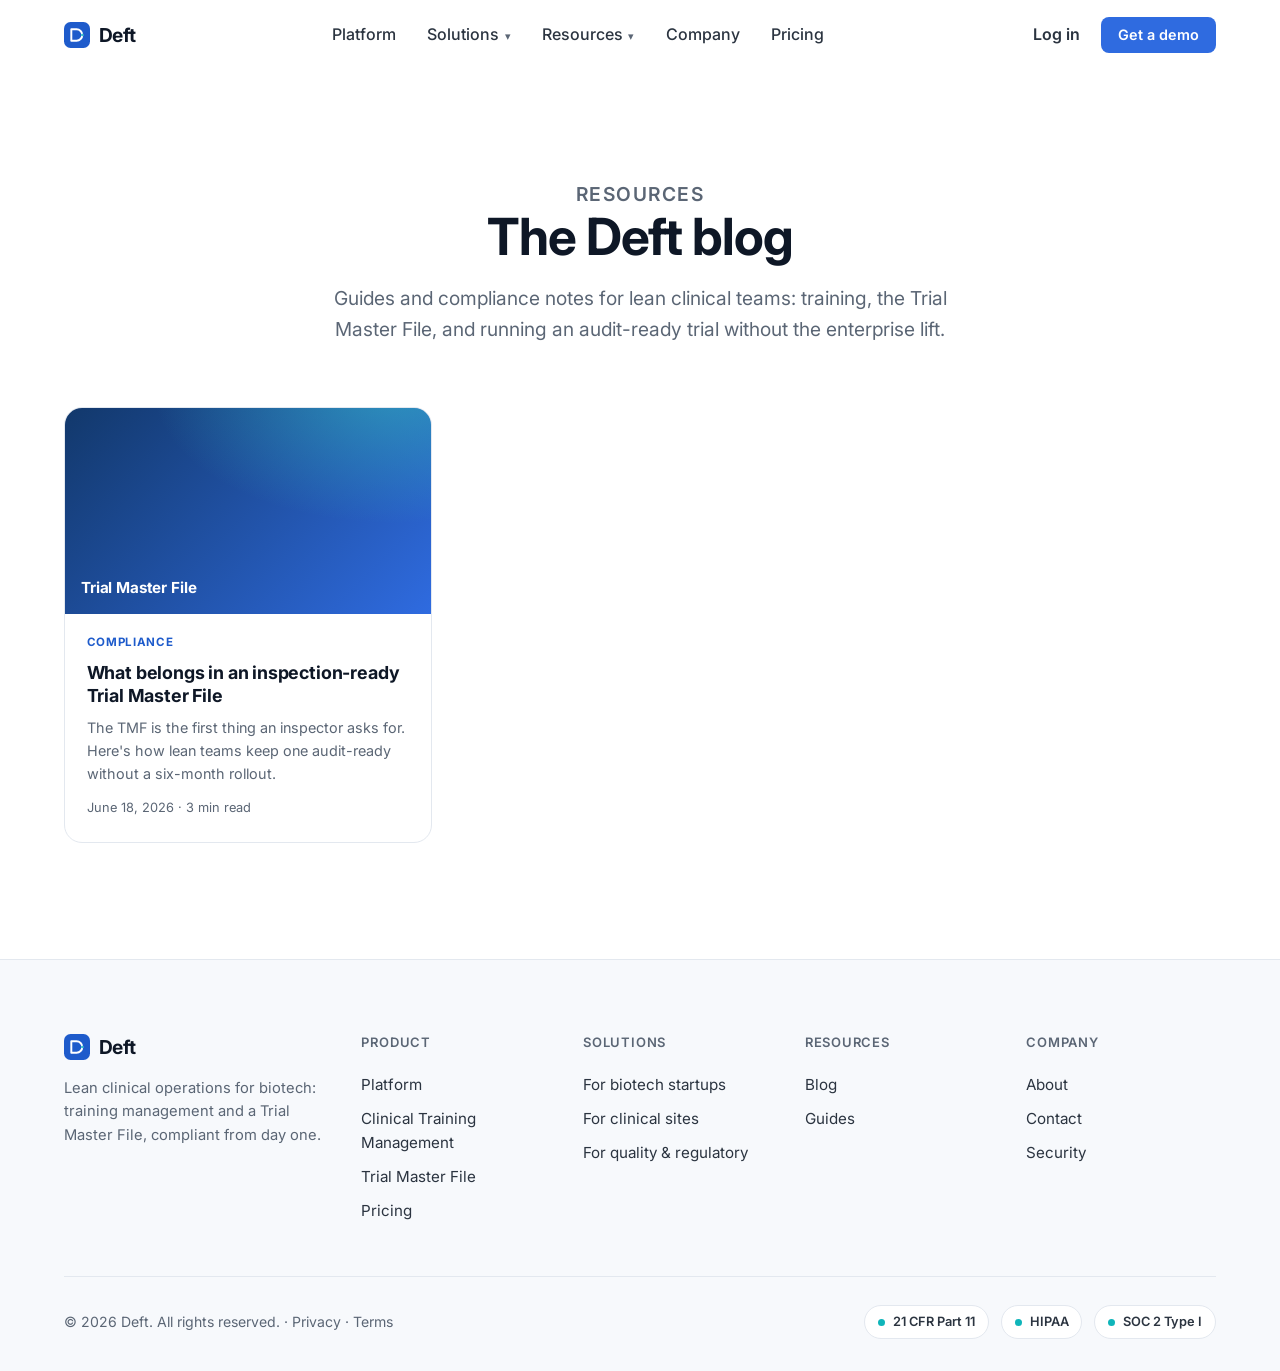
==== commit 9e79131d: "Copy: remove em dashes across the site Rewrites every visible em dash as a comma, period or colon. P" ====
--- a/blog/index.html
+++ b/blog/index.html
@@ -4,11 +4,20 @@
   <meta charset="UTF-8" />
   <meta name="viewport" content="width=device-width, initial-scale=1.0" />
 
-  <title>Blog — Deft</title>
-  <meta name="description" content="Guides and compliance notes for lean clinical teams — training, the Trial Master File, and running an audit-ready trial without the enterprise lift." />
+  <!-- Google tag (gtag.js) -->
+  <script async src="https://www.googletagmanager.com/gtag/js?id=G-5NZDJ428GW"></script>
+  <script>
+    window.dataLayer = window.dataLayer || [];
+    function gtag(){dataLayer.push(arguments);}
+    gtag('js', new Date());
+    gtag('config', 'G-5NZDJ428GW');
+  </script>
+
+  <title>Deft Blog</title>
+  <meta name="description" content="Guides and compliance notes for lean clinical teams: training, the Trial Master File, and running an audit-ready trial without the enterprise lift." />
 
   <meta property="og:type" content="website" />
-  <meta property="og:title" content="Blog — Deft" />
+  <meta property="og:title" content="Deft Blog" />
   <meta property="og:description" content="Guides and compliance notes for lean clinical teams." />
   <meta property="og:image" content="../assets/og-image.png" />
 
@@ -17,7 +26,7 @@
   <link rel="preconnect" href="https://fonts.gstatic.com" crossorigin />
   <link href="https://fonts.googleapis.com/css2?family=Inter:wght@400;500;600;700;800&display=swap" rel="stylesheet" media="print" onload="this.media='all'" />
   <noscript><link href="https://fonts.googleapis.com/css2?family=Inter:wght@400;500;600;700;800&display=swap" rel="stylesheet" /></noscript>
-  <link rel="stylesheet" href="../assets/css/styles.css" />
+  <link rel="stylesheet" href="../assets/css/styles.css?v=2" />
 </head>
 <body>
   <!-- ===================== NAV ===================== -->
@@ -68,7 +77,7 @@
       <div class="container">
         <p class="eyebrow reveal">Resources</p>
         <h1 class="reveal">The Deft blog</h1>
-        <p class="reveal">Guides and compliance notes for lean clinical teams — training, the Trial Master File,
+        <p class="reveal">Guides and compliance notes for lean clinical teams: training, the Trial Master File,
           and running an audit-ready trial without the enterprise lift.</p>
       </div>
     </section>
@@ -104,7 +113,7 @@
             </svg>
             <span>Deft</span>
           </a>
-          <p>Lean clinical operations for biotech — training management and a Trial Master File, compliant from day one.</p>
+          <p>Lean clinical operations for biotech: training management and a Trial Master File, compliant from day one.</p>
         </div>
         <div class="footer__col">
           <h4>Product</h4>
@@ -142,6 +151,6 @@
     </div>
   </footer>
 
-  <script src="../assets/js/main.js" defer></script>
+  <script src="../assets/js/main.js?v=2" defer></script>
 </body>
 </html>
--- a/assets/css/styles.css
+++ b/assets/css/styles.css
@@ -501,22 +501,31 @@
 .unlim__item span { font-size: .82rem; color: var(--text-muted); }
 .unlim__item .lbl { display: block; margin-top: .35rem; color: var(--ink); font-weight: 600; font-size: .9rem; }
 
-/* tier cards */
-.ptiers { display: grid; grid-template-columns: repeat(4, 1fr); gap: 1.25rem; align-items: stretch; }
-.tier { position: relative; display: flex; flex-direction: column; background: #fff; border: 1px solid var(--border); border-radius: var(--r-lg); padding: 1.75rem 1.5rem; }
-.tier--featured { border-color: var(--primary-500); box-shadow: var(--shadow-float); }
-.tier__badge { position: absolute; top: -12px; left: 50%; transform: translateX(-50%); background: var(--primary-500); color: #fff; font-size: .72rem; font-weight: 700; letter-spacing: .04em; text-transform: uppercase; padding: 4px 12px; border-radius: var(--r-pill); white-space: nowrap; }
-.tier__name { font-size: 1.15rem; font-weight: 700; color: var(--ink); }
-.tier__cap { margin-top: .25rem; font-size: .85rem; color: var(--text-muted); }
-.tier__price { margin: 1.1rem 0 .15rem; font-size: 2.1rem; font-weight: 700; color: var(--ink); letter-spacing: -.02em; line-height: 1; font-variant-numeric: tabular-nums; }
-.tier__price span { font-size: .95rem; font-weight: 500; color: var(--text-muted); letter-spacing: 0; }
-.tier__unit { font-size: .82rem; color: var(--accent-500); font-weight: 600; min-height: 1.2em; }
-.tier .btn { width: 100%; margin: 1.25rem 0 1.35rem; }
-.tier__list { list-style: none; padding: 0; margin: 0; display: grid; gap: .7rem; }
-.tier__list li { position: relative; padding-left: 1.7rem; font-size: .9rem; color: var(--text-body); }
-.tier__list li::before { content: "✓"; position: absolute; left: 0; top: -1px; color: var(--success); font-weight: 700; }
-.tier__list li.muted { color: var(--text-muted); }
-.tier__list li.muted::before { content: "—"; color: var(--text-muted); }
+/* single plan card */
+.plan { display: grid; grid-template-columns: 1.15fr 1fr; max-width: 960px; margin: 0 auto; background: #fff; border: 1px solid var(--border); border-radius: var(--r-lg); box-shadow: var(--shadow-card); }
+.plan__main { padding: 2rem 2rem 2.25rem; border-right: 1px solid var(--border); }
+.plan__side { padding: 2rem 2rem 2.25rem; }
+.plan__name { font-size: 1.15rem; font-weight: 700; color: var(--ink); }
+.plan__price { margin: 1.1rem 0 .3rem; font-size: 2.4rem; font-weight: 700; color: var(--ink); letter-spacing: -.02em; line-height: 1; font-variant-numeric: tabular-nums; }
+.plan__price span { font-size: .95rem; font-weight: 500; color: var(--text-muted); letter-spacing: 0; }
+.plan__unit { font-size: .85rem; color: var(--accent-500); font-weight: 600; }
+.plan__h { margin: 1.75rem 0 .6rem; font-size: .78rem; font-weight: 700; letter-spacing: .06em; text-transform: uppercase; color: var(--text-muted); }
+.rates { width: 100%; border-collapse: collapse; font-size: .92rem; font-variant-numeric: tabular-nums; }
+.rates td { padding: .55rem 0; border-top: 1px solid var(--border); color: var(--text-body); }
+.rates td:last-child { text-align: right; font-weight: 600; color: var(--ink); }
+.rates tr.on td { color: var(--primary-600); }
+.pcalc { margin-top: 1.5rem; padding: 1.1rem 1.15rem; background: var(--bg-subtle); border: 1px solid var(--border); border-radius: var(--r-md); }
+.pcalc__row { display: flex; justify-content: space-between; align-items: baseline; font-size: .9rem; color: var(--text-body); }
+.pcalc__row b { font-variant-numeric: tabular-nums; color: var(--ink); }
+.pcalc input[type=range] { width: 100%; margin: .7rem 0 1rem; accent-color: var(--primary-600); }
+.pcalc__total { display: flex; justify-content: space-between; align-items: baseline; padding-top: .85rem; border-top: 1px solid var(--border); }
+.pcalc__total span { font-size: .9rem; color: var(--text-muted); }
+.pcalc__total b { font-size: 1.6rem; font-weight: 700; color: var(--ink); font-variant-numeric: tabular-nums; letter-spacing: -.01em; }
+.pcalc__per { margin-top: .3rem; text-align: right; font-size: .8rem; color: var(--text-muted); min-height: 1.2em; }
+.plan .btn { width: 100%; margin-top: 1.5rem; }
+.plan__list { list-style: none; padding: 0; margin: 0; display: grid; gap: .75rem; }
+.plan__list li { position: relative; padding-left: 1.7rem; font-size: .92rem; color: var(--text-body); }
+.plan__list li::before { content: "✓"; position: absolute; left: 0; top: -1px; color: var(--success); font-weight: 700; }
 
 /* site-study definition callout */
 .unit-def { display: grid; grid-template-columns: 1.1fr 1fr; gap: clamp(1.5rem, 4vw, 3rem); align-items: center; background: var(--primary-900); color: #fff; border-radius: var(--r-lg); padding: clamp(2rem, 4vw, 3rem); }
@@ -569,16 +578,15 @@
 .faq__item p { font-size: .92rem; color: var(--text-muted); }
 
 @media (max-width: 1024px) {
-  .ptiers { grid-template-columns: repeat(2, 1fr); }
   .unit-def { grid-template-columns: 1fr; }
 }
 @media (max-width: 760px) {
   .unlim, .bill { grid-template-columns: 1fr; }
+  .plan { grid-template-columns: 1fr; }
+  .plan__main { border-right: 0; border-bottom: 1px solid var(--border); padding: 1.5rem 1.25rem; }
+  .plan__side { padding: 1.5rem 1.25rem; }
   .expand { grid-template-columns: 1fr; }
   .exrow { grid-template-columns: 1fr; gap: .5rem; }
-}
-@media (max-width: 560px) {
-  .ptiers { grid-template-columns: 1fr; }
 }
 
 /* =========================================================
@@ -647,3 +655,324 @@
 
 @media (max-width: 900px) { .post-list { grid-template-columns: repeat(2, 1fr); } }
 @media (max-width: 560px) { .post-list { grid-template-columns: 1fr; } }
+
+/* =========================================================
+   PRICING — per-site-study rate table + calculator
+   ========================================================= */
+.rate-grid { display: grid; grid-template-columns: 1fr 1fr; gap: clamp(1.5rem, 4vw, 3rem); align-items: center; max-width: 980px; margin: 0 auto; }
+.rate-card { background: #fff; border: 1px solid var(--border); border-radius: var(--r-lg); padding: 1.75rem; }
+.rate-card h3 { font-size: 1.05rem; color: var(--ink); margin-bottom: 1rem; }
+.rate-table { width: 100%; border-collapse: collapse; }
+.rate-table th, .rate-table td { padding: .8rem .2rem; border-bottom: 1px solid var(--border); font-size: 1rem; text-align: left; }
+.rate-table tbody tr:last-child th, .rate-table tbody tr:last-child td { border-bottom: 0; }
+.rate-table thead th { font-size: .7rem; text-transform: uppercase; letter-spacing: .05em; color: var(--text-muted); font-weight: 700; }
+.rate-table tbody th { font-weight: 600; color: var(--ink); }
+.rate-table tbody td { color: var(--primary-600); font-weight: 700; font-variant-numeric: tabular-nums; text-align: right; }
+.rate-card__note { margin-top: 1rem; font-size: .82rem; color: var(--text-muted); }
+
+.calc { background: var(--primary-900); color: #fff; border-radius: var(--r-lg); padding: clamp(1.5rem, 3vw, 2.25rem); }
+.calc__label { font-weight: 600; font-size: .95rem; display: block; margin-bottom: 1rem; }
+.calc__row { display: flex; align-items: center; gap: 1rem; }
+.calc__row input[type="range"] { flex: 1; accent-color: var(--accent-400); }
+.calc__num { display: flex; align-items: center; gap: .5rem; font-size: .85rem; color: rgba(255,255,255,.7); }
+.calc__num input { width: 76px; padding: .5rem; border: 1px solid rgba(255,255,255,.2); background: rgba(255,255,255,.08); color: #fff; border-radius: var(--r-sm); font: inherit; text-align: center; font-variant-numeric: tabular-nums; }
+.calc__out { margin-top: 1.6rem; padding-top: 1.4rem; border-top: 1px solid rgba(255,255,255,.15); }
+.calc__total { font-size: 2.2rem; font-weight: 700; letter-spacing: -.02em; font-variant-numeric: tabular-nums; line-height: 1; }
+.calc__total span { font-size: .95rem; font-weight: 500; color: rgba(255,255,255,.65); letter-spacing: 0; }
+.calc__eff { margin-top: .5rem; font-size: .9rem; color: var(--accent-400); font-weight: 600; }
+.calc__note { margin-top: 1.1rem; font-size: .78rem; color: rgba(255,255,255,.6); }
+.calc__note a { color: rgba(255,255,255,.85); text-decoration: underline; }
+
+@media (max-width: 860px) { .rate-grid { grid-template-columns: 1fr; } }
+
+/* ============================================================
+   HERO CAROUSEL — auto-rotating product shots in the hero visual
+   ============================================================ */
+.hero__carousel { position: relative; }
+.hero__slide { position: absolute; inset: 0; opacity: 0; transform: translateY(10px) scale(.99); pointer-events: none; transition: opacity .6s ease, transform .6s cubic-bezier(.4,0,.2,1); }
+.hero__slide.is-active { position: relative; opacity: 1; transform: none; pointer-events: auto; }
+.hero__dots { display: flex; justify-content: center; gap: 7px; margin-top: 16px; }
+.hero__dot { width: 7px; height: 7px; border-radius: 50%; background: var(--border); border: 0; padding: 0; cursor: pointer; transition: background .25s, width .25s; }
+.hero__dot.is-active { width: 20px; border-radius: 999px; background: var(--primary-600); }
+/* compact static dashboard/audit snapshots reused inside the hero carousel */
+.hero__carousel .dash { padding: 14px 16px; }
+.hero__carousel .dash__top { margin-bottom: 14px; }
+.hero__carousel .lg-row { grid-template-columns: 84px 1.3fr 1.1fr 72px; }
+
+/* ============================================================
+   TRAINING LOOP — self-playing product walkthrough
+   ============================================================ */
+.loop { padding: 64px 0 72px; }
+.loop__head { text-align: center; max-width: 640px; margin: 0 auto 40px; }
+
+/* --- step rail --- */
+.loop__rail { display: flex; align-items: stretch; gap: 8px; max-width: 1140px; margin: 0 auto 14px; }
+.loop__step {
+  flex: 1; display: flex; align-items: center; gap: 10px; padding: 12px 14px;
+  background: var(--white); border: 1px solid var(--border); border-radius: var(--r-md);
+  cursor: pointer; text-align: left; font-family: inherit;
+  transition: border-color .3s, box-shadow .3s, transform .2s;
+}
+.loop__step:hover { transform: translateY(-1px); }
+.loop__step .n {
+  flex: none; width: 26px; height: 26px; border-radius: 50%; display: grid; place-items: center;
+  font-size: .8125rem; font-weight: 700; background: var(--bg-subtle); color: var(--text-muted);
+  border: 1px solid var(--border); transition: background .3s, color .3s, border-color .3s;
+}
+.loop__step .lab { line-height: 1.2; }
+.loop__step .lab b { display: block; font-size: .8125rem; color: var(--ink); font-weight: 600; }
+.loop__step .lab small { font-size: .6875rem; color: var(--text-muted); }
+.loop__step.is-active { border-color: var(--primary-600); box-shadow: 0 0 0 4px var(--primary-100); }
+.loop__step.is-active .n { background: var(--primary-600); color: #fff; border-color: var(--primary-600); }
+.loop__step.is-done .n { background: var(--success); color: #fff; border-color: var(--success); }
+
+.loop__track { max-width: 1140px; margin: 0 auto 32px; height: 3px; background: var(--border); border-radius: 999px; overflow: hidden; }
+.loop__fill { height: 100%; background: linear-gradient(90deg, var(--primary-600), var(--accent-500)); border-radius: 999px; transition: width .55s cubic-bezier(.4,0,.2,1); width: 25%; }
+
+/* --- stage: scenes cross-fade; height animates between them --- */
+.loop__stage { position: relative; max-width: var(--maxw); margin: 0 auto; min-height: 520px; transition: height .55s cubic-bezier(.4,0,.2,1); }
+.scene {
+  position: absolute; inset: 0; display: grid; grid-template-columns: 1.45fr .8fr; gap: 44px; align-items: center;
+  opacity: 0; transform: translateY(16px) scale(.985); pointer-events: none;
+  transition: opacity .5s ease, transform .55s cubic-bezier(.4,0,.2,1);
+}
+.scene.is-active { opacity: 1; transform: none; pointer-events: auto; }
+/* product window: a consistently TALL app viewport whose body fills the height */
+.scene .mockup { min-height: 480px; display: flex; flex-direction: column; }
+.scene .mockup__body { flex: 1 1 auto; display: flex; flex-direction: column; }
+.scene .ed-grid { flex: 1 1 auto; }                               /* editor: doc area fills */
+.scene .asg { flex: 1 1 auto; grid-template-rows: 1fr auto; }     /* assign: content fills, save bar pinned bottom */
+.scene .lg { flex: 1 1 auto; }                                    /* audit: table fills */
+.scene[data-scene="3"] .mockup__body { justify-content: center; } /* e-sign card sits centered in the taller window */
+.loop__caption .eyebrow { margin-bottom: 8px; }
+.loop__caption h3 { font-size: 1.6rem; margin-bottom: 12px; }
+.loop__caption p { color: var(--text-muted); line-height: 1.6; }
+.loop__caption .tlink { display: inline-block; margin-top: 14px; color: var(--primary-600); font-weight: 600; text-decoration: none; }
+.loop__loopback { text-align: center; max-width: 760px; margin: 36px auto 0; color: var(--text-muted); font-size: .875rem; }
+.loop__loopback b { color: var(--primary-600); }
+
+/* --- simulated cursor --- */
+.loop__cursor {
+  position: absolute; left: 0; top: 0; width: 24px; height: 24px; z-index: 30; pointer-events: none; opacity: 0;
+  transition: transform .72s cubic-bezier(.22,.61,.36,1), opacity .25s ease; will-change: transform;
+  filter: drop-shadow(0 2px 4px rgba(16,23,38,.28));
+}
+.loop__cursor.no-anim { transition: opacity .25s ease; }
+.loop__cursor.is-click { transform: scale(.82) translate(var(--cx), var(--cy)); }
+
+/* press feedback on the control a click lands on */
+.is-press { transform: scale(.96) !important; filter: brightness(.94); }
+.ed-act, .asg__save, .sg-act, .lg-export { transition: transform .14s ease, filter .14s ease, background .2s; }
+
+@media (max-width: 860px) {
+  .scene { grid-template-columns: 1fr; }
+  .loop__rail { flex-wrap: wrap; }
+  .loop__step { flex: 1 1 45%; }
+}
+
+/* ================= FAUX-UI PRIMITIVES (loop) ================= */
+.scene .mockup__body, .asg, .lg, .dash, .src { font-size: .8125rem; }
+
+/* --- Editor --- */
+.ed-bar { display: flex; align-items: center; gap: 18px; padding: 10px 14px; border-bottom: 1px solid var(--border); background: var(--bg-subtle); }
+.ed-steps { display: flex; gap: 16px; }
+.ed-step { display: flex; flex-direction: column; line-height: 1.15; }
+.ed-step b { font-size: .75rem; color: var(--text-muted); font-weight: 600; transition: color .3s; }
+.ed-step small { font-size: .625rem; color: var(--text-muted); opacity: .8; }
+.ed-step.done b { color: var(--success); }
+.ed-step.cur b { color: var(--primary-600); }
+.ed-save { margin-left: auto; font-size: .75rem; font-weight: 600; white-space: nowrap; }
+.ed-save .s-ing { color: var(--primary-600); }
+.ed-save .s-ed { color: var(--success); display: none; }
+.ed-save.saved .s-ing { display: none; }
+.ed-save.saved .s-ed { display: inline; }
+.ed-act { font-size: .75rem; font-weight: 600; color: #fff; background: var(--primary-600); padding: 6px 12px; border-radius: var(--r-sm); white-space: nowrap; }
+.ed-grid { display: grid; grid-template-columns: 1fr 188px; }
+.ed-doc { padding: 16px 18px; }
+.ed-doc h6 { font-size: 1rem; color: var(--ink); margin: 0 0 4px; letter-spacing: -.01em; }
+.ed-doc .ed-meta { font-size: .6875rem; color: var(--text-muted); margin-bottom: 12px; }
+.ed-doc p { font-size: .8125rem; color: var(--text-body); line-height: 1.65; margin: 0 0 10px; }
+.ed-doc mark { background: var(--accent-100); color: var(--text-body); border-bottom: 2px solid var(--accent-500); padding: 0 1px; }
+.ed-rail { border-left: 1px solid var(--border); background: #fff; padding: 14px; }
+.ed-rail h6 { display: flex; align-items: center; gap: 8px; font-size: .625rem; letter-spacing: .08em; text-transform: uppercase; color: var(--text-muted); margin: 0 0 12px; }
+.ed-rail h6 .c { background: var(--bg-subtle); border: 1px solid var(--border); border-radius: 999px; padding: 0 7px; font-size: .625rem; letter-spacing: 0; }
+.ed-cmt { font-size: .75rem; }
+.ed-cmt .q { border-left: 3px solid var(--accent-500); background: var(--accent-100); padding: 5px 8px; border-radius: 0 6px 6px 0; color: var(--text-muted); font-style: italic; margin-bottom: 8px; }
+.ed-cmt .who { display: flex; align-items: center; gap: 7px; margin-bottom: 5px; }
+.ed-cmt .who b { font-size: .75rem; color: var(--ink); }
+.ed-cmt .who small { font-size: .625rem; color: var(--text-muted); }
+.ed-cmt .txt { color: var(--text-body); line-height: 1.5; }
+.ed-cmt__act { margin-top: 9px; }
+.ed-resolve { display: inline-block; font-size: .6875rem; font-weight: 600; color: var(--primary-600); border: 1.5px solid var(--border); border-radius: var(--r-sm); padding: 5px 11px; transition: background .2s, border-color .2s; }
+.ed-cmt__done { display: none; margin-top: 9px; font-size: .6875rem; font-weight: 600; color: var(--success); }
+.ed-cmt.resolved .q, .ed-cmt.resolved .txt, .ed-cmt.resolved .ed-cmt__act { display: none; }
+.ed-cmt.resolved .ed-cmt__done { display: block; }
+.ed-cmt.resolved .who { opacity: .6; }
+.ed-doc mark[data-mark] { transition: background .3s ease, border-color .3s ease; }
+.ed-doc mark.edited { background: #E6F4EC; border-bottom-color: var(--success); }
+.ed-doc [data-temp] { transition: color .3s ease; }
+.ed-doc mark.edited [data-temp] { color: var(--success); font-weight: 600; }
+
+/* --- Assign --- */
+.asg { display: grid; grid-template-columns: 1fr .92fr; }
+.asg__form { padding: 15px 16px; }
+.asg__form h6 { font-size: .9375rem; color: var(--ink); margin: 0 0 12px; }
+.asg__field + .asg__field { margin-top: 13px; }
+.asg__lab { font-size: .625rem; letter-spacing: .04em; text-transform: uppercase; color: var(--text-muted); font-weight: 600; margin-bottom: 7px; }
+.chk { flex: none; width: 16px; height: 16px; border: 1.5px solid var(--border); border-radius: 4px; display: grid; place-items: center; font-size: .625rem; color: transparent; transition: background .2s, border-color .2s, color .2s; }
+.chk.on { background: var(--primary-600); border-color: var(--primary-600); color: #fff; }
+/* study dropdown */
+.asg__dd { position: relative; }
+.asg__dd-cur { display: flex; align-items: center; gap: 8px; border: 1.5px solid var(--border); border-radius: var(--r-sm); padding: 9px 11px; font-size: .8125rem; color: var(--ink); background: var(--white); transition: border-color .2s, box-shadow .2s; }
+.asg__dd-cur .asg__dd-ph { color: var(--text-muted); }
+.asg__dd-cur small { color: var(--text-muted); font-weight: 500; }
+.asg__dd-cur::after { content: "▾"; margin-left: auto; color: var(--text-muted); font-size: .7rem; transition: transform .2s; }
+.asg__dd.open .asg__dd-cur { border-color: var(--primary-600); box-shadow: 0 0 0 3px var(--primary-100); }
+.asg__dd.open .asg__dd-cur::after { transform: rotate(180deg); }
+.asg__dd-menu { position: absolute; top: calc(100% + 5px); left: 0; right: 0; z-index: 6; background: var(--white); border: 1px solid var(--border); border-radius: var(--r-sm); box-shadow: var(--shadow-float); padding: 4px; opacity: 0; transform: translateY(-5px); pointer-events: none; transition: opacity .18s ease, transform .18s ease; }
+.asg__dd.open .asg__dd-menu { opacity: 1; transform: none; pointer-events: auto; }
+.asg__dd-opt { display: flex; align-items: center; gap: 8px; padding: 8px 9px; border-radius: 6px; font-size: .8125rem; color: var(--text-body); transition: background .15s; }
+.asg__dd-opt small { margin-left: auto; color: var(--text-muted); }
+.asg__dd-opt.sel { background: var(--primary-100); color: var(--primary-700); }
+.asg__dd-opt.is-press { background: var(--bg-subtle); }
+/* site cards */
+.asg__sites { display: grid; gap: 6px; }
+.site-card { display: flex; align-items: center; gap: 9px; border: 1.5px solid var(--border); border-radius: var(--r-sm); padding: 8px 10px; transition: border-color .2s, background .2s, opacity .2s; }
+.site-card.is-off { opacity: .45; }
+.site-card.on { border-color: var(--primary-600); background: var(--primary-100); }
+.site-card__main { display: flex; flex-direction: column; line-height: 1.25; }
+.site-card__id { font-size: .8125rem; font-weight: 600; color: var(--ink); }
+.site-card__meta { font-size: .625rem; color: var(--text-muted); }
+/* role chips */
+.asg__roles { display: flex; flex-wrap: wrap; gap: 6px; }
+.role-chip { display: inline-flex; align-items: center; gap: 6px; border: 1.5px solid var(--border); border-radius: var(--r-pill); padding: 5px 11px; font-size: .75rem; color: var(--text-body); transition: border-color .2s, background .2s, color .2s; }
+.role-chip small { color: var(--text-muted); font-weight: 600; }
+.role-chip.on { border-color: var(--primary-600); background: var(--primary-600); color: var(--white); }
+.role-chip.on small { color: rgba(255,255,255,.75); }
+/* live people panel */
+.asg__people { background: var(--bg-subtle); border-left: 1px solid var(--border); padding: 15px 15px 14px; display: flex; flex-direction: column; }
+.asg__people-head { display: flex; align-items: baseline; gap: 8px; margin-bottom: 11px; }
+.asg__people-head span:first-child { font-size: .625rem; letter-spacing: .04em; text-transform: uppercase; color: var(--text-muted); font-weight: 600; }
+.asg__count { margin-left: auto; font-size: 1.05rem; font-weight: 700; color: var(--primary-600); font-variant-numeric: tabular-nums; }
+.asg__count small { font-size: .625rem; font-weight: 600; color: var(--text-muted); margin-left: 3px; }
+.asg__list { display: flex; flex-direction: column; gap: 2px; min-height: 132px; }
+.asg__empty { font-size: .75rem; color: var(--text-muted); padding: 10px 2px; }
+.asg__row { display: flex; align-items: center; gap: 8px; padding: 5px 4px; opacity: 0; transform: translateY(4px); transition: opacity .3s ease, transform .3s ease; }
+.asg__row.in { opacity: 1; transform: none; }
+.asg__row b { font-size: .78125rem; color: var(--ink); font-weight: 600; }
+.asg__row small { font-size: .625rem; color: var(--text-muted); }
+.asg__row .asg__row-main { display: flex; flex-direction: column; line-height: 1.2; }
+.asg__tag { margin-left: auto; font-size: .5625rem; font-weight: 700; letter-spacing: .03em; text-transform: uppercase; color: var(--accent-500); background: var(--accent-100); padding: 2px 6px; border-radius: var(--r-pill); }
+.asg__more { font-size: .6875rem; color: var(--text-muted); padding: 3px 4px; opacity: 0; transition: opacity .3s; }
+.asg__more.in { opacity: 1; }
+.asg__add { margin-top: 10px; font-size: .75rem; font-weight: 600; color: var(--primary-600); border: 1.5px dashed var(--border); border-radius: var(--r-sm); padding: 8px; text-align: center; transition: border-color .2s, background .2s; }
+.asg__add.is-press { border-color: var(--primary-600); background: var(--primary-100); }
+.asg__bar { grid-column: 1 / -1; border-top: 1px solid var(--border); padding: 12px 16px; display: flex; }
+.asg__save { margin-left: auto; font-size: .75rem; font-weight: 600; color: #fff; background: var(--primary-600); padding: 8px 16px; border-radius: var(--r-sm); }
+
+/* --- Sign --- */
+.ui-sign .ui-signed, .ui-sign .ui-stamp { opacity: 0; transform: translateY(5px); transition: opacity .4s ease, transform .4s ease; }
+.ui-sign.is-signed .ui-signed, .ui-sign.is-signed .ui-stamp { opacity: 1; transform: none; }
+.ui-stamp { font-size: .7rem; color: var(--text-muted); text-align: center; margin-top: 10px; }
+.sg-act { margin-top: 4px; display: block; text-align: center; font-size: .8125rem; font-weight: 600; color: #fff; background: var(--primary-600); padding: 9px 16px; border-radius: var(--r-sm); }
+.sg-act.done { background: var(--success); }
+
+/* --- Audit --- */
+.lg { display: flex; flex-direction: column; }
+.lg-row { display: grid; grid-template-columns: 96px 1.3fr 1.1fr 86px; align-items: center; gap: 10px; padding: 9px 4px; border-bottom: 1px solid var(--border); }
+.lg-row--head { font-size: .625rem; letter-spacing: .06em; text-transform: uppercase; color: var(--text-muted); font-weight: 600; }
+.lg-row[data-row] { opacity: 0; transform: translateY(7px); transition: opacity .35s ease, transform .35s ease; }
+.lg-row.in { opacity: 1; transform: none; }
+.lg-ts { font-size: .6875rem; color: var(--text-muted); font-variant-numeric: tabular-nums; }
+.lg-user b { font-size: .75rem; color: var(--ink); display: block; }
+.lg-user small { font-size: .625rem; color: var(--text-muted); }
+.lg-ip { font-family: ui-monospace, SFMono-Regular, Menlo, monospace; font-size: .6875rem; color: var(--text-muted); }
+.act { font-size: .6875rem; font-weight: 600; padding: 2px 8px; border-radius: var(--r-pill); white-space: nowrap; }
+.act--ok { background: #E6F4EC; color: var(--success); }
+.act--info { background: var(--primary-100); color: var(--primary-700); }
+.act--mut { background: var(--bg-subtle); color: var(--text-muted); border: 1px solid var(--border); }
+.lg-export { font-size: .6875rem; }
+.lg-foot { display: flex; align-items: center; gap: 8px; margin-top: 12px; font-size: .75rem; color: var(--text-muted); position: relative; }
+.lg-foot b { color: var(--ink); }
+.lg-foot .ok { color: var(--success); font-weight: 700; }
+.lg-toast { position: absolute; right: 0; top: -4px; background: var(--ink); color: #fff; font-size: .6875rem; font-weight: 600; padding: 5px 10px; border-radius: var(--r-sm); opacity: 0; transform: translateY(4px); transition: opacity .3s ease, transform .3s ease; }
+.lg-toast.in { opacity: 1; transform: none; }
+
+/* --- Create / source chooser --- */
+.src { padding: 20px 22px; display: flex; flex-direction: column; height: 100%; }
+.src h6 { font-size: .9375rem; color: var(--ink); margin: 0 0 3px; }
+.src__lead { font-size: .75rem; color: var(--text-muted); margin-bottom: 16px; line-height: 1.5; max-width: 460px; }
+.src__opts { display: flex; flex-direction: column; gap: 10px; }
+.src-card { display: flex; align-items: flex-start; gap: 13px; border: 1.5px solid var(--border); border-radius: var(--r-md); padding: 14px 15px; transition: border-color .2s, background .2s, box-shadow .2s; }
+.src-card.on { border-color: var(--primary-600); background: var(--primary-100); box-shadow: 0 0 0 3px var(--primary-100); }
+.src-ico { flex: none; width: 38px; height: 38px; border-radius: var(--r-sm); display: grid; place-items: center; background: var(--bg-subtle); color: var(--primary-600); }
+.src-card.on .src-ico { background: var(--white); }
+.src-ico svg { width: 20px; height: 20px; }
+.src-card__main { display: flex; flex-direction: column; gap: 2px; }
+.src-card__t { font-size: .875rem; font-weight: 600; color: var(--ink); }
+.src-card__d { font-size: .6875rem; color: var(--text-muted); }
+.src-sync { margin-top: 8px; font-size: .6875rem; font-weight: 600; color: var(--success); opacity: 0; transform: translateY(3px); transition: opacity .3s ease, transform .3s ease; }
+.src-sync.in { opacity: 1; transform: none; }
+.src__next { margin-top: auto; align-self: flex-start; font-size: .8125rem; font-weight: 600; color: #fff; background: var(--primary-600); padding: 9px 18px; border-radius: var(--r-sm); opacity: .4; pointer-events: none; transition: opacity .25s ease; }
+.src__next.ready { opacity: 1; pointer-events: auto; }
+
+/* --- Assign: due date --- */
+.asg__due { display: flex; align-items: center; gap: 7px; flex-wrap: wrap; }
+.due-opt { font-size: .75rem; color: var(--text-body); border: 1.5px solid var(--border); border-radius: var(--r-pill); padding: 5px 12px; transition: border-color .2s, background .2s, color .2s; }
+.due-opt.on { border-color: var(--primary-600); background: var(--primary-600); color: #fff; }
+.due-date { font-size: .75rem; font-weight: 600; color: var(--primary-700); margin-left: 2px; opacity: 0; transition: opacity .3s ease; }
+.due-date.in { opacity: 1; }
+
+/* --- Readiness dashboard --- */
+@property --p { syntax: '<percentage>'; inherits: false; initial-value: 0%; }
+.dash { padding: 18px 20px; display: flex; flex-direction: column; height: 100%; }
+.dash__head { display: flex; align-items: flex-start; gap: 12px; margin-bottom: 16px; }
+.dash__head h6 { font-size: .9375rem; color: var(--ink); margin: 0 0 2px; }
+.dash__head small { font-size: .6875rem; color: var(--text-muted); }
+.dash__chip { margin-left: auto; font-size: .6875rem; font-weight: 600; color: var(--primary-700); background: var(--primary-100); border-radius: var(--r-pill); padding: 5px 11px; white-space: nowrap; }
+.dash__top { display: flex; align-items: center; gap: 22px; margin-bottom: 18px; }
+.dash__donut { flex: none; width: 104px; height: 104px; border-radius: 50%; display: grid; place-items: center; position: relative; background: conic-gradient(var(--primary-600) 0, var(--primary-600) var(--p, 0%), var(--bg-subtle) var(--p, 0%)); transition: --p 1s cubic-bezier(.4,0,.2,1); }
+.dash__donut::after { content: ""; position: absolute; inset: 13px; background: var(--white); border-radius: 50%; }
+.dash__donut span { position: relative; z-index: 1; font-size: 1.375rem; font-weight: 700; color: var(--ink); font-variant-numeric: tabular-nums; }
+.dash__stats { display: flex; flex-direction: column; gap: 10px; }
+.dash__stat { display: flex; align-items: baseline; gap: 8px; }
+.dash__stat b { font-size: 1.0625rem; font-weight: 700; color: var(--ink); font-variant-numeric: tabular-nums; min-width: 52px; }
+.dash__stat small { font-size: .75rem; color: var(--text-muted); }
+.dash__stat.warn b { color: #C2710C; }
+.dash__bars { display: flex; flex-direction: column; gap: 11px; }
+.dbar { display: grid; grid-template-columns: 150px 1fr 40px 72px; align-items: center; gap: 12px; padding: 2px 6px; margin: 0 -6px; border-radius: var(--r-sm); transition: background .2s; }
+.dbar__lab { font-size: .75rem; color: var(--ink); font-weight: 500; }
+.dbar__track { height: 8px; border-radius: 999px; background: var(--bg-subtle); overflow: hidden; }
+.dbar__fill { display: block; height: 100%; width: 0; border-radius: 999px; background: var(--primary-600); transition: width 1s cubic-bezier(.4,0,.2,1); }
+.dbar.warn .dbar__fill { background: #E0900E; }
+.dbar__val { font-size: .75rem; font-weight: 700; color: var(--ink); text-align: right; font-variant-numeric: tabular-nums; }
+.dbar__status { font-size: .625rem; font-weight: 700; letter-spacing: .03em; text-transform: uppercase; text-align: center; padding: 3px 0; border-radius: var(--r-pill); }
+.dbar__status.ok { color: var(--success); background: #E6F4EC; }
+.dbar__status.warn { color: #C2710C; background: #FBEFDD; }
+.dbar.is-risk { animation: riskPulse 1.1s ease-in-out 2; }
+@keyframes riskPulse { 0%,100% { opacity: 1; } 50% { opacity: .55; } }
+.dbar.is-sel { background: var(--primary-100); }
+.dbar.is-sel .dbar__lab { font-weight: 700; color: var(--primary-700); }
+.dash__foot { margin-top: auto; padding-top: 16px; display: flex; }
+.dash__act { margin-left: auto; font-size: .75rem; font-weight: 600; color: #fff; background: var(--primary-600); padding: 9px 16px; border-radius: var(--r-sm); }
+/* drill-down */
+.drill { margin-top: 16px; border-top: 1px solid var(--border); padding-top: 14px; display: none; }
+.drill.in { display: block; animation: drillIn .4s ease both; }
+@keyframes drillIn { from { opacity: 0; transform: translateY(8px); } to { opacity: 1; transform: none; } }
+.drill__head { display: flex; align-items: baseline; gap: 10px; margin-bottom: 8px; }
+.drill__title { font-size: .8125rem; color: var(--text-body); }
+.drill__title b { color: #C2710C; font-weight: 700; }
+.drill__hint { margin-left: auto; font-size: .625rem; color: var(--text-muted); }
+.drill__row { display: grid; grid-template-columns: 1.5fr 1.2fr 48px 92px; align-items: center; gap: 12px; padding: 7px 2px; border-bottom: 1px solid var(--border); }
+.drill__row--head { font-size: .5625rem; letter-spacing: .05em; text-transform: uppercase; color: var(--text-muted); font-weight: 600; border-bottom: 1px solid var(--border); }
+.drill__who { display: flex; align-items: center; gap: 8px; }
+.drill__who b { font-size: .75rem; color: var(--ink); display: block; line-height: 1.2; }
+.drill__who small { font-size: .625rem; color: var(--text-muted); }
+.drill__trn { font-size: .6875rem; color: var(--text-body); }
+.drill__late { font-size: .6875rem; font-weight: 700; color: #C2710C; font-variant-numeric: tabular-nums; }
+.remind { font-size: .6875rem; font-weight: 600; color: var(--primary-600); border: 1.5px solid var(--border); border-radius: var(--r-sm); padding: 5px 0; text-align: center; transition: background .2s, border-color .2s, color .2s; }
+.remind.done { color: var(--success); border-color: transparent; background: #E6F4EC; }
+.drill__foot { display: flex; align-items: center; gap: 10px; margin-top: 14px; }
+.drill__act { font-size: .75rem; font-weight: 600; padding: 8px 15px; border-radius: var(--r-sm); }
+.drill__act--ghost { color: var(--primary-600); border: 1.5px solid var(--border); }
+.drill__act--primary { margin-left: auto; color: #fff; background: var(--primary-600); }
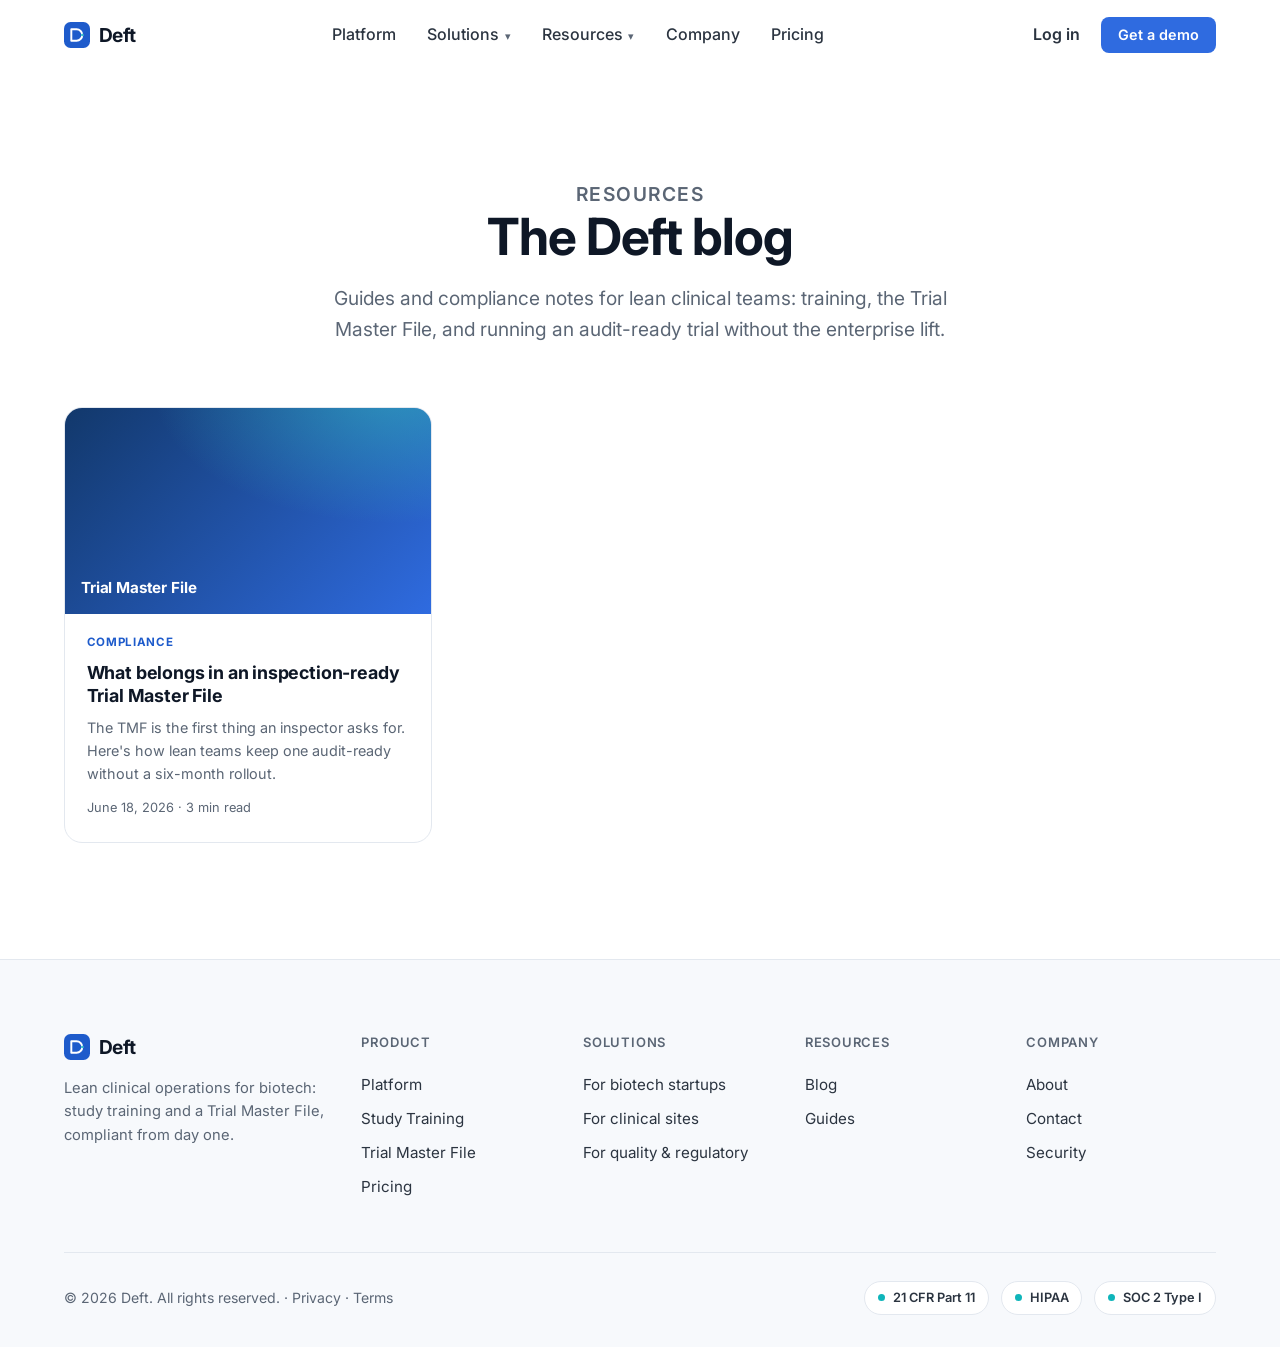
==== commit 47f5cbca: "Position on study training: new /study-training page, homepage title/H1 and nav Adopts the category " ====
--- a/blog/index.html
+++ b/blog/index.html
@@ -46,7 +46,7 @@
         <div class="nav__item">
           <a href="../index.html#solutions">Solutions</a>
           <div class="nav__menu">
-            <a href="../index.html#training">Clinical Training Management<small>Assign, track & e-sign training</small></a>
+            <a href="../study-training.html">Study Training<small>Role-based site training, e-signed</small></a>
             <a href="../index.html#tmf">Trial Master File<small>Inspection-ready, day one</small></a>
           </div>
         </div>
@@ -113,12 +113,12 @@
             </svg>
             <span>Deft</span>
           </a>
-          <p>Lean clinical operations for biotech: training management and a Trial Master File, compliant from day one.</p>
+          <p>Lean clinical operations for biotech: study training and a Trial Master File, compliant from day one.</p>
         </div>
         <div class="footer__col">
           <h4>Product</h4>
           <a href="../index.html#platform">Platform</a>
-          <a href="../index.html#training">Clinical Training Management</a>
+          <a href="../study-training.html">Study Training</a>
           <a href="../index.html#tmf">Trial Master File</a>
           <a href="../pricing.html">Pricing</a>
         </div>
